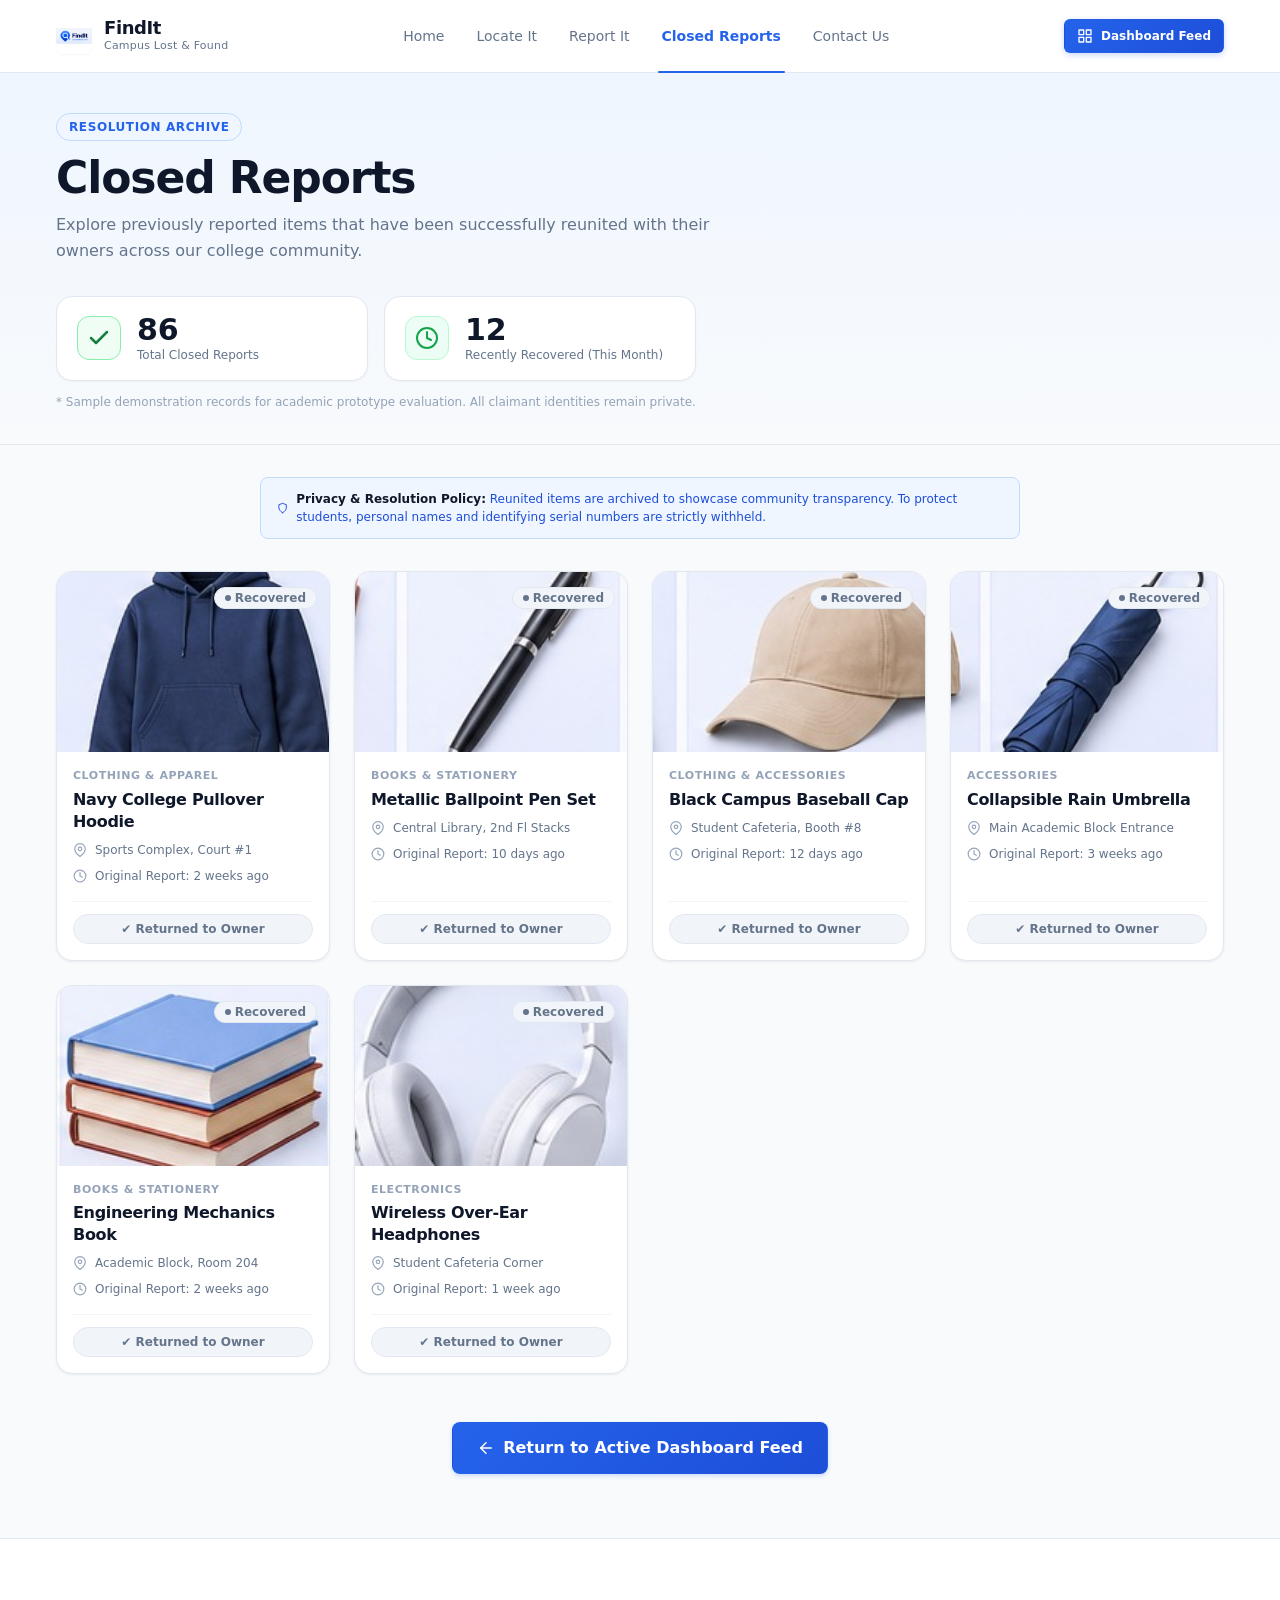
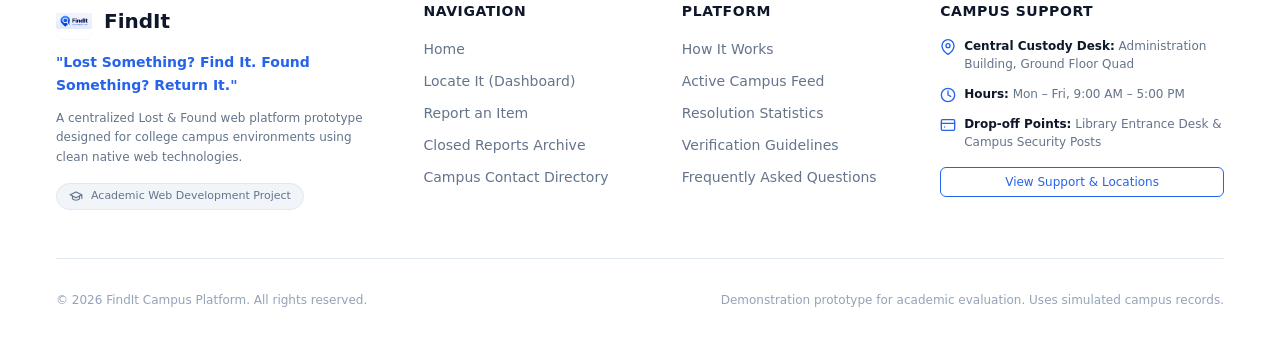
==== closed-reports.html @ 46aae525 "final commit" ====
<!DOCTYPE html>
<html lang="en">
<head>
  <meta charset="UTF-8">
  <meta name="viewport" content="width=device-width, initial-scale=1.0">
  <meta name="description" content="Closed Reports — FindIt. Browse historical lost and found records successfully resolved and returned on campus.">
  <title>Closed Reports – FindIt Campus Platform</title>

  <!-- Global Stylesheet -->
  <link rel="stylesheet" href="css/style.css">
  <!-- Shared Components Stylesheet (Navbar & Footer) -->
  <link rel="stylesheet" href="css/landing.css">
  <!-- Dashboard Card Styles -->
  <link rel="stylesheet" href="css/dashboard.css">
  <!-- Consolidated Responsive Stylesheet -->
  <link rel="stylesheet" href="css/responsive.css">
</head>
<body>

  <!-- ======================================================================
       1. Navigation Bar
       ====================================================================== -->
  <header class="navbar" role="banner">
    <div class="container navbar-container">
      <!-- FindIt Brand Logo -->
      <a href="index.html" class="nav-brand" aria-label="FindIt Campus Platform Home">
        <img src="assets/icons/findit-logo.png" alt="FindIt Logo" class="nav-brand-logo" width="36" height="36">
        <div class="nav-brand-text">
          <span class="nav-brand-name">FindIt</span>
          <span class="nav-brand-tagline">Campus Lost &amp; Found</span>
        </div>
      </a>

      <!-- Desktop Navigation Menu -->
      <nav class="nav-menu" role="navigation" aria-label="Main Navigation">
        <a href="index.html" class="nav-link">Home</a>
        <a href="dashboard.html" class="nav-link">Locate It</a>
        <a href="report.html" class="nav-link">Report It</a>
        <a href="closed-reports.html" class="nav-link active" aria-current="page">Closed Reports</a>
        <a href="contact.html" class="nav-link">Contact Us</a>
      </nav>

      <!-- Desktop Action CTA -->
      <div class="nav-actions">
        <a href="dashboard.html" class="btn btn-primary btn-sm nav-dashboard-btn">
          <svg width="16" height="16" viewBox="0 0 24 24" fill="none" stroke="currentColor" stroke-width="2" stroke-linecap="round" stroke-linejoin="round" aria-hidden="true">
            <rect x="3" y="3" width="7" height="7"></rect>
            <rect x="14" y="3" width="7" height="7"></rect>
            <rect x="14" y="14" width="7" height="7"></rect>
            <rect x="3" y="14" width="7" height="7"></rect>
          </svg>
          Dashboard Feed
        </a>
      </div>

      <!-- Mobile Hamburger Button -->
      <button class="mobile-nav-toggle" id="mobileNavToggle" aria-label="Toggle navigation menu" aria-expanded="false" aria-controls="mobileNavMenu">
        <span class="hamburger-line"></span>
        <span class="hamburger-line"></span>
        <span class="hamburger-line"></span>
      </button>
    </div>
  </header>

  <!-- Mobile Slide-in Drawer & Overlay -->
  <div class="mobile-nav-overlay" id="mobileNavOverlay" aria-hidden="true"></div>
  <aside class="mobile-nav-menu" id="mobileNavMenu" role="dialog" aria-label="Mobile Navigation Menu">
    <div class="mobile-nav-header">
      <div class="nav-brand">
        <img src="assets/icons/findit-logo.png" alt="FindIt Logo" class="nav-brand-logo" width="32" height="32">
        <div class="nav-brand-text">
          <span class="nav-brand-name">FindIt</span>
          <span class="nav-brand-tagline">Campus Platform</span>
        </div>
      </div>
    </div>
    <nav class="mobile-nav-links">
      <a href="index.html" class="mobile-nav-link">Home</a>
      <a href="dashboard.html" class="mobile-nav-link">Locate It (Dashboard)</a>
      <a href="report.html" class="mobile-nav-link">Report an Item</a>
      <a href="closed-reports.html" class="mobile-nav-link active" aria-current="page">Closed Reports</a>
      <a href="contact.html" class="mobile-nav-link">Contact Us</a>
    </nav>
    <div class="mobile-nav-actions">
      <a href="dashboard.html" class="btn btn-primary btn-block">
        Open Dashboard
      </a>
    </div>
  </aside>

  <main>
    <!-- ======================================================================
         2. Page Header & Summary Section
         ====================================================================== -->
    <section class="dashboard-header-section" aria-labelledby="closed-heading">
      <div class="container">
        
        <div class="dashboard-title-area">
          <span class="section-tag">Resolution Archive</span>
          <h1 id="closed-heading" class="dashboard-main-title">Closed Reports</h1>
          <p class="dashboard-subtitle">
            Explore previously reported items that have been successfully reunited with their owners across our college community.
          </p>
        </div>

        <!-- Summary Section (Demonstration Values) -->
        <div class="dashboard-kpi-grid" style="grid-template-columns: repeat(2, 1fr); max-width: 640px;">
          
          <!-- Total Closed Reports -->
          <div class="kpi-card">
            <div class="kpi-icon-wrap kpi-icon-recovered" aria-hidden="true">
              <svg width="24" height="24" viewBox="0 0 24 24" fill="none" stroke="currentColor" stroke-width="2.5" stroke-linecap="round" stroke-linejoin="round">
                <polyline points="20 6 9 17 4 12"></polyline>
              </svg>
            </div>
            <div class="kpi-content">
              <span class="kpi-value">86</span>
              <span class="kpi-label">Total Closed Reports</span>
            </div>
          </div>

          <!-- Recently Recovered -->
          <div class="kpi-card">
            <div class="kpi-icon-wrap kpi-icon-found" aria-hidden="true">
              <svg width="24" height="24" viewBox="0 0 24 24" fill="none" stroke="currentColor" stroke-width="2" stroke-linecap="round" stroke-linejoin="round">
                <circle cx="12" cy="12" r="10"></circle>
                <polyline points="12 6 12 12 16 14"></polyline>
              </svg>
            </div>
            <div class="kpi-content">
              <span class="kpi-value">12</span>
              <span class="kpi-label">Recently Recovered (This Month)</span>
            </div>
          </div>

        </div>

        <p class="kpi-note">
          * Sample demonstration records for academic prototype evaluation. All claimant identities remain private.
        </p>

      </div>
    </section>

    <!-- ======================================================================
         3. Recovered Sample Records Grid
         ====================================================================== -->
    <section class="dashboard-sections-wrap" style="padding-top: var(--space-8);" aria-label="Closed and Recovered Items List">
      <div class="container">
        
        <!-- Demonstration Disclaimer Banner -->
        <div class="demo-notice-banner" role="note" style="margin-bottom: var(--space-8);">
          <svg width="18" height="18" viewBox="0 0 24 24" fill="none" stroke="currentColor" stroke-width="2" stroke-linecap="round" stroke-linejoin="round" aria-hidden="true">
            <path d="M12 22s8-4 8-10V5l-8-3-8 3v7c0 6 8 10 8 10z"></path>
          </svg>
          <span><strong>Privacy &amp; Resolution Policy:</strong> Reunited items are archived to showcase community transparency. To protect students, personal names and identifying serial numbers are strictly withheld.</span>
        </div>

        <!-- Cards Grid -->
        <div class="dashboard-cards-grid">
          
          <!-- Card 1: Navy Pullover Hoodie -->
          <article class="dash-item-card" aria-label="Navy College Hoodie successfully recovered">
            <div class="dash-card-thumb-wrap">
              <img src="assets/images/items/hoodie.jpg" alt="Navy blue college pullover hoodie" class="dash-card-thumb" width="320" height="180" loading="lazy">
              <div class="dash-card-badge">
                <span class="badge badge-resolved">
                  <span class="badge-dot"></span> Recovered
                </span>
              </div>
            </div>
            <div class="dash-card-body">
              <span class="dash-card-category">Clothing &amp; Apparel</span>
              <h2 class="dash-card-title">Navy College Pullover Hoodie</h2>
              <div class="dash-card-meta">
                <div class="dash-meta-row">
                  <svg class="dash-meta-icon" viewBox="0 0 24 24" fill="none" stroke="currentColor" stroke-width="2" stroke-linecap="round" stroke-linejoin="round" aria-hidden="true">
                    <path d="M21 10c0 7-9 13-9 13s-9-6-9-13a9 9 0 0 1 18 0z"></path>
                    <circle cx="12" cy="10" r="3"></circle>
                  </svg>
                  <span>Sports Complex, Court #1</span>
                </div>
                <div class="dash-meta-row">
                  <svg class="dash-meta-icon" viewBox="0 0 24 24" fill="none" stroke="currentColor" stroke-width="2" stroke-linecap="round" stroke-linejoin="round" aria-hidden="true">
                    <circle cx="12" cy="12" r="10"></circle>
                    <polyline points="12 6 12 12 16 14"></polyline>
                  </svg>
                  <span>Original Report: 2 weeks ago</span>
                </div>
              </div>
              <div class="dash-card-footer">
                <span class="badge badge-resolved" style="width: 100%; justify-content: center; padding: var(--space-2);">
                  ✔ Returned to Owner
                </span>
              </div>
            </div>
          </article>

          <!-- Card 2: Ballpoint Pen Set -->
          <article class="dash-item-card" aria-label="Metallic Ballpoint Pen Set successfully recovered">
            <div class="dash-card-thumb-wrap">
              <img src="assets/images/items/pen.jpg" alt="Metallic silver ballpoint pen in protective sleeve" class="dash-card-thumb" width="320" height="180" loading="lazy">
              <div class="dash-card-badge">
                <span class="badge badge-resolved">
                  <span class="badge-dot"></span> Recovered
                </span>
              </div>
            </div>
            <div class="dash-card-body">
              <span class="dash-card-category">Books &amp; Stationery</span>
              <h2 class="dash-card-title">Metallic Ballpoint Pen Set</h2>
              <div class="dash-card-meta">
                <div class="dash-meta-row">
                  <svg class="dash-meta-icon" viewBox="0 0 24 24" fill="none" stroke="currentColor" stroke-width="2" stroke-linecap="round" stroke-linejoin="round" aria-hidden="true">
                    <path d="M21 10c0 7-9 13-9 13s-9-6-9-13a9 9 0 0 1 18 0z"></path>
                    <circle cx="12" cy="10" r="3"></circle>
                  </svg>
                  <span>Central Library, 2nd Fl Stacks</span>
                </div>
                <div class="dash-meta-row">
                  <svg class="dash-meta-icon" viewBox="0 0 24 24" fill="none" stroke="currentColor" stroke-width="2" stroke-linecap="round" stroke-linejoin="round" aria-hidden="true">
                    <circle cx="12" cy="12" r="10"></circle>
                    <polyline points="12 6 12 12 16 14"></polyline>
                  </svg>
                  <span>Original Report: 10 days ago</span>
                </div>
              </div>
              <div class="dash-card-footer">
                <span class="badge badge-resolved" style="width: 100%; justify-content: center; padding: var(--space-2);">
                  ✔ Returned to Owner
                </span>
              </div>
            </div>
          </article>

          <!-- Card 3: Campus Baseball Cap -->
          <article class="dash-item-card" aria-label="Campus Baseball Cap successfully recovered">
            <div class="dash-card-thumb-wrap">
              <img src="assets/images/items/cap.jpg" alt="Black canvas baseball cap with embroidered brim" class="dash-card-thumb" width="320" height="180" loading="lazy">
              <div class="dash-card-badge">
                <span class="badge badge-resolved">
                  <span class="badge-dot"></span> Recovered
                </span>
              </div>
            </div>
            <div class="dash-card-body">
              <span class="dash-card-category">Clothing &amp; Accessories</span>
              <h2 class="dash-card-title">Black Campus Baseball Cap</h2>
              <div class="dash-card-meta">
                <div class="dash-meta-row">
                  <svg class="dash-meta-icon" viewBox="0 0 24 24" fill="none" stroke="currentColor" stroke-width="2" stroke-linecap="round" stroke-linejoin="round" aria-hidden="true">
                    <path d="M21 10c0 7-9 13-9 13s-9-6-9-13a9 9 0 0 1 18 0z"></path>
                    <circle cx="12" cy="10" r="3"></circle>
                  </svg>
                  <span>Student Cafeteria, Booth #8</span>
                </div>
                <div class="dash-meta-row">
                  <svg class="dash-meta-icon" viewBox="0 0 24 24" fill="none" stroke="currentColor" stroke-width="2" stroke-linecap="round" stroke-linejoin="round" aria-hidden="true">
                    <circle cx="12" cy="12" r="10"></circle>
                    <polyline points="12 6 12 12 16 14"></polyline>
                  </svg>
                  <span>Original Report: 12 days ago</span>
                </div>
              </div>
              <div class="dash-card-footer">
                <span class="badge badge-resolved" style="width: 100%; justify-content: center; padding: var(--space-2);">
                  ✔ Returned to Owner
                </span>
              </div>
            </div>
          </article>

          <!-- Card 4: Compact Rain Umbrella -->
          <article class="dash-item-card" aria-label="Folding Umbrella successfully recovered">
            <div class="dash-card-thumb-wrap">
              <img src="assets/images/items/umbrella.jpg" alt="Collapsible dark navy rain umbrella" class="dash-card-thumb" width="320" height="180" loading="lazy">
              <div class="dash-card-badge">
                <span class="badge badge-resolved">
                  <span class="badge-dot"></span> Recovered
                </span>
              </div>
            </div>
            <div class="dash-card-body">
              <span class="dash-card-category">Accessories</span>
              <h2 class="dash-card-title">Collapsible Rain Umbrella</h2>
              <div class="dash-card-meta">
                <div class="dash-meta-row">
                  <svg class="dash-meta-icon" viewBox="0 0 24 24" fill="none" stroke="currentColor" stroke-width="2" stroke-linecap="round" stroke-linejoin="round" aria-hidden="true">
                    <path d="M21 10c0 7-9 13-9 13s-9-6-9-13a9 9 0 0 1 18 0z"></path>
                    <circle cx="12" cy="10" r="3"></circle>
                  </svg>
                  <span>Main Academic Block Entrance</span>
                </div>
                <div class="dash-meta-row">
                  <svg class="dash-meta-icon" viewBox="0 0 24 24" fill="none" stroke="currentColor" stroke-width="2" stroke-linecap="round" stroke-linejoin="round" aria-hidden="true">
                    <circle cx="12" cy="12" r="10"></circle>
                    <polyline points="12 6 12 12 16 14"></polyline>
                  </svg>
                  <span>Original Report: 3 weeks ago</span>
                </div>
              </div>
              <div class="dash-card-footer">
                <span class="badge badge-resolved" style="width: 100%; justify-content: center; padding: var(--space-2);">
                  ✔ Returned to Owner
                </span>
              </div>
            </div>
          </article>

          <!-- Card 5: Engineering Textbook -->
          <article class="dash-item-card" aria-label="Engineering Textbook successfully recovered">
            <div class="dash-card-thumb-wrap">
              <img src="assets/images/items/books.jpg" alt="Hardcover engineering mechanics textbook" class="dash-card-thumb" width="320" height="180" loading="lazy">
              <div class="dash-card-badge">
                <span class="badge badge-resolved">
                  <span class="badge-dot"></span> Recovered
                </span>
              </div>
            </div>
            <div class="dash-card-body">
              <span class="dash-card-category">Books &amp; Stationery</span>
              <h2 class="dash-card-title">Engineering Mechanics Book</h2>
              <div class="dash-card-meta">
                <div class="dash-meta-row">
                  <svg class="dash-meta-icon" viewBox="0 0 24 24" fill="none" stroke="currentColor" stroke-width="2" stroke-linecap="round" stroke-linejoin="round" aria-hidden="true">
                    <path d="M21 10c0 7-9 13-9 13s-9-6-9-13a9 9 0 0 1 18 0z"></path>
                    <circle cx="12" cy="10" r="3"></circle>
                  </svg>
                  <span>Academic Block, Room 204</span>
                </div>
                <div class="dash-meta-row">
                  <svg class="dash-meta-icon" viewBox="0 0 24 24" fill="none" stroke="currentColor" stroke-width="2" stroke-linecap="round" stroke-linejoin="round" aria-hidden="true">
                    <circle cx="12" cy="12" r="10"></circle>
                    <polyline points="12 6 12 12 16 14"></polyline>
                  </svg>
                  <span>Original Report: 2 weeks ago</span>
                </div>
              </div>
              <div class="dash-card-footer">
                <span class="badge badge-resolved" style="width: 100%; justify-content: center; padding: var(--space-2);">
                  ✔ Returned to Owner
                </span>
              </div>
            </div>
          </article>

          <!-- Card 6: Over-Ear Headphones -->
          <article class="dash-item-card" aria-label="Wireless Headphones successfully recovered">
            <div class="dash-card-thumb-wrap">
              <img src="assets/images/items/headphones.jpg" alt="Over-ear noise-canceling silver headphones" class="dash-card-thumb" width="320" height="180" loading="lazy">
              <div class="dash-card-badge">
                <span class="badge badge-resolved">
                  <span class="badge-dot"></span> Recovered
                </span>
              </div>
            </div>
            <div class="dash-card-body">
              <span class="dash-card-category">Electronics</span>
              <h2 class="dash-card-title">Wireless Over-Ear Headphones</h2>
              <div class="dash-card-meta">
                <div class="dash-meta-row">
                  <svg class="dash-meta-icon" viewBox="0 0 24 24" fill="none" stroke="currentColor" stroke-width="2" stroke-linecap="round" stroke-linejoin="round" aria-hidden="true">
                    <path d="M21 10c0 7-9 13-9 13s-9-6-9-13a9 9 0 0 1 18 0z"></path>
                    <circle cx="12" cy="10" r="3"></circle>
                  </svg>
                  <span>Student Cafeteria Corner</span>
                </div>
                <div class="dash-meta-row">
                  <svg class="dash-meta-icon" viewBox="0 0 24 24" fill="none" stroke="currentColor" stroke-width="2" stroke-linecap="round" stroke-linejoin="round" aria-hidden="true">
                    <circle cx="12" cy="12" r="10"></circle>
                    <polyline points="12 6 12 12 16 14"></polyline>
                  </svg>
                  <span>Original Report: 1 week ago</span>
                </div>
              </div>
              <div class="dash-card-footer">
                <span class="badge badge-resolved" style="width: 100%; justify-content: center; padding: var(--space-2);">
                  ✔ Returned to Owner
                </span>
              </div>
            </div>
          </article>

        </div>

        <!-- Action Link to Main Dashboard -->
        <div style="text-align: center; margin-top: var(--space-12);">
          <a href="dashboard.html" class="btn btn-primary btn-lg">
            <svg width="18" height="18" viewBox="0 0 24 24" fill="none" stroke="currentColor" stroke-width="2" stroke-linecap="round" stroke-linejoin="round" aria-hidden="true">
              <line x1="19" y1="12" x2="5" y2="12"></line>
              <polyline points="12 19 5 12 12 5"></polyline>
            </svg>
            Return to Active Dashboard Feed
          </a>
        </div>

      </div>
    </section>
  </main>

  <!-- ======================================================================
       Footer (Consistent Across Platform)
       ====================================================================== -->
  <footer class="site-footer" role="contentinfo">
    <div class="container">
      <div class="footer-grid">
        
        <!-- Column 1: Brand & Overview -->
        <div class="footer-brand-col">
          <a href="index.html" class="footer-brand-logo-wrap" aria-label="FindIt Home">
            <img src="assets/icons/findit-logo.png" alt="FindIt Logo" class="nav-brand-logo" width="32" height="32">
            <span class="footer-brand-title">FindIt</span>
          </a>
          <p class="footer-tagline">"Lost Something? Find It. Found Something? Return It."</p>
          <p class="footer-summary">
            A centralized Lost &amp; Found web platform prototype designed for college campus environments using clean native web technologies.
          </p>
          <div class="footer-academic-badge">
            <svg width="14" height="14" viewBox="0 0 24 24" fill="none" stroke="currentColor" stroke-width="2" stroke-linecap="round" stroke-linejoin="round" aria-hidden="true">
              <path d="M22 10v6M2 10l10-5 10 5-10 5z"></path>
              <path d="M6 12v5c3 3 9 3 12 0v-5"></path>
            </svg>
            <span>Academic Web Development Project</span>
          </div>
        </div>

        <!-- Column 2: Quick Links -->
        <div class="footer-links-col">
          <h3 class="footer-col-title">Navigation</h3>
          <ul class="footer-links-list">
            <li><a href="index.html" class="footer-link">Home</a></li>
            <li><a href="dashboard.html" class="footer-link">Locate It (Dashboard)</a></li>
            <li><a href="report.html" class="footer-link">Report an Item</a></li>
            <li><a href="closed-reports.html" class="footer-link">Closed Reports Archive</a></li>
            <li><a href="contact.html" class="footer-link">Campus Contact Directory</a></li>
          </ul>
        </div>

        <!-- Column 3: Platform Resources -->
        <div class="footer-links-col">
          <h3 class="footer-col-title">Platform</h3>
          <ul class="footer-links-list">
            <li><a href="index.html#how-it-works" class="footer-link">How It Works</a></li>
            <li><a href="dashboard.html" class="footer-link">Active Campus Feed</a></li>
            <li><a href="closed-reports.html" class="footer-link">Resolution Statistics</a></li>
            <li><a href="contact.html" class="footer-link">Verification Guidelines</a></li>
            <li><a href="contact.html" class="footer-link">Frequently Asked Questions</a></li>
          </ul>
        </div>

        <!-- Column 4: Campus Support & Drop-off Desks -->
        <div class="footer-links-col">
          <h3 class="footer-col-title">Campus Support</h3>
          <div class="footer-support-info">
            <div class="footer-support-row">
              <svg class="footer-support-icon" viewBox="0 0 24 24" fill="none" stroke="currentColor" stroke-width="2" stroke-linecap="round" stroke-linejoin="round" aria-hidden="true">
                <path d="M21 10c0 7-9 13-9 13s-9-6-9-13a9 9 0 0 1 18 0z"></path>
                <circle cx="12" cy="10" r="3"></circle>
              </svg>
              <span><strong>Central Custody Desk:</strong> Administration Building, Ground Floor Quad</span>
            </div>
            <div class="footer-support-row">
              <svg class="footer-support-icon" viewBox="0 0 24 24" fill="none" stroke="currentColor" stroke-width="2" stroke-linecap="round" stroke-linejoin="round" aria-hidden="true">
                <circle cx="12" cy="12" r="10"></circle>
                <polyline points="12 6 12 12 16 14"></polyline>
              </svg>
              <span><strong>Hours:</strong> Mon – Fri, 9:00 AM – 5:00 PM</span>
            </div>
            <div class="footer-support-row">
              <svg class="footer-support-icon" viewBox="0 0 24 24" fill="none" stroke="currentColor" stroke-width="2" stroke-linecap="round" stroke-linejoin="round" aria-hidden="true">
                <rect x="2" y="4" width="20" height="16" rx="2"></rect>
                <path d="M7 15h0M2 9.5h20"></path>
              </svg>
              <span><strong>Drop-off Points:</strong> Library Entrance Desk &amp; Campus Security Posts</span>
            </div>
          </div>
          <a href="contact.html" class="btn btn-outline btn-sm" style="width: 100%;">
            View Support &amp; Locations
          </a>
        </div>

      </div>

      <!-- Footer Bottom Bar -->
      <div class="footer-bottom">
        <div>
          &copy; 2026 FindIt Campus Platform. All rights reserved.
        </div>
        <div>
          <span>Demonstration prototype for academic evaluation. Uses simulated campus records.</span>
        </div>
      </div>
    </div>
  </footer>

  <!-- Scripts -->
  <script src="js/main.js"></script>
</body>
</html>
---- css/style.css ----
/* ==========================================================================
   FindIt — Lost & Found Campus Platform
   Global Stylesheet & Design System
   Fixed Professional Light Theme
   ========================================================================== */

/* --------------------------------------------------------------------------
   1. CSS Custom Properties (Design System Tokens)
   -------------------------------------------------------------------------- */
:root {
  /* --- Brand & Primary Colors --- */
  --primary: #2563EB;
  --primary-dark: #1D4ED8;
  --primary-light: #EFF6FF;
  --primary-subtle: rgba(37, 99, 235, 0.08);
  --primary-border: #BFDBFE;

  /* --- Canvas & Surface Colors (Fixed Light Palette) --- */
  --background: #F8FAFC;
  --surface: #FFFFFF;
  --surface-soft: #F1F5F9;
  --surface-alt: #E2E8F0;

  /* --- Typography Colors --- */
  --navy: #0F172A;
  --navy-light: #1E293B;
  --text-primary: #1E293B;
  --text-secondary: #64748B;
  --text-muted: #94A3B8;

  /* --- Borders & Dividers --- */
  --border: #E2E8F0;
  --border-light: #F1F5F9;
  --border-focus: #93C5FD;

  /* --- Semantic & Status Colors --- */
  --success: #16A34A;
  --success-dark: #15803D;
  --success-light: #F0FDF4;
  --success-border: #BBF7D0;

  --danger: #DC2626;
  --danger-dark: #B91C1C;
  --danger-light: #FEF2F2;
  --danger-border: #FECACA;

  --warning: #F59E0B;
  --warning-dark: #D97706;
  --warning-light: #FFFBEB;
  --warning-border: #FDE68A;

  --info: #0284C7;
  --info-light: #F0F9FF;
  --info-border: #BAE6FD;

  /* --- Typography System --- */
  --font-sans: 'Inter', system-ui, -apple-system, BlinkMacSystemFont, 'Segoe UI', Roboto, Oxygen, Ubuntu, Cantarell, 'Open Sans', 'Helvetica Neue', sans-serif;
  --font-mono: ui-monospace, SFMono-Regular, Menlo, Monaco, Consolas, "Liberation Mono", "Courier New", monospace;

  --text-xs: 0.75rem;    /* 12px */
  --text-sm: 0.875rem;   /* 14px */
  --text-base: 1rem;     /* 16px */
  --text-md: 1.125rem;   /* 18px */
  --text-lg: 1.25rem;    /* 20px */
  --text-xl: 1.5rem;     /* 24px */
  --text-2xl: 1.875rem;  /* 30px */
  --text-3xl: 2.25rem;   /* 36px */
  --text-4xl: 3rem;      /* 48px */

  --weight-regular: 400;
  --weight-medium: 500;
  --weight-semibold: 600;
  --weight-bold: 700;
  --weight-extrabold: 800;

  --leading-none: 1;
  --leading-tight: 1.25;
  --leading-snug: 1.375;
  --leading-normal: 1.5;
  --leading-relaxed: 1.625;

  /* --- 8-Point Consistent Spacing System --- */
  --space-0-5: 0.125rem; /* 2px */
  --space-1: 0.25rem;   /* 4px */
  --space-2: 0.5rem;    /* 8px - Standard Base Unit */
  --space-3: 0.75rem;   /* 12px */
  --space-4: 1rem;      /* 16px */
  --space-5: 1.25rem;   /* 20px */
  --space-6: 1.5rem;    /* 24px */
  --space-8: 2rem;      /* 32px */
  --space-10: 2.5rem;   /* 40px */
  --space-12: 3rem;     /* 48px */
  --space-16: 4rem;     /* 64px */
  --space-20: 5rem;     /* 80px */
  --space-24: 6rem;     /* 96px */

  /* --- Border Radii --- */
  --radius-xs: 4px;
  --radius-sm: 6px;
  --radius-md: 8px;
  --radius-lg: 12px;
  --radius-xl: 16px;
  --radius-2xl: 20px;
  --radius-full: 9999px;

  /* --- Soft Shadows & Tactile Elevation --- */
  --shadow-xs: 0 1px 2px 0 rgba(15, 23, 42, 0.04);
  --shadow-sm: 0 1px 3px 0 rgba(15, 23, 42, 0.06), 0 1px 2px -1px rgba(15, 23, 42, 0.04);
  --shadow-md: 0 4px 6px -1px rgba(15, 23, 42, 0.07), 0 2px 4px -2px rgba(15, 23, 42, 0.04);
  --shadow-lg: 0 10px 15px -3px rgba(15, 23, 42, 0.07), 0 4px 6px -4px rgba(15, 23, 42, 0.03);
  --shadow-xl: 0 20px 25px -5px rgba(15, 23, 42, 0.06), 0 8px 10px -6px rgba(15, 23, 42, 0.02);
  --shadow-glass: 0 8px 32px 0 rgba(15, 23, 42, 0.06);
  --shadow-soft: 4px 4px 12px rgba(15, 23, 42, 0.04), -2px -2px 8px rgba(255, 255, 255, 0.9);
  --shadow-inset-soft: inset 0 2px 4px 0 rgba(15, 23, 42, 0.04);

  /* --- Smooth Timing Transitions --- */
  --transition-fast: 150ms cubic-bezier(0.4, 0, 0.2, 1);
  --transition-normal: 200ms cubic-bezier(0.4, 0, 0.2, 1);
  --transition-slow: 300ms cubic-bezier(0.4, 0, 0.2, 1);

  /* --- Z-Index Hierarchy --- */
  --z-base: 1;
  --z-card-hover: 10;
  --z-dropdown: 1000;
  --z-sticky: 1020;
  --z-header: 1030;
  --z-modal-backdrop: 1040;
  --z-modal: 1050;
  --z-toast: 1080;
}

/* --------------------------------------------------------------------------
   2. Modern CSS Reset & Baseline
   -------------------------------------------------------------------------- */
*,
*::before,
*::after {
  box-sizing: border-box;
  margin: 0;
  padding: 0;
}

html {
  font-size: 16px;
  scroll-behavior: smooth;
  -webkit-text-size-adjust: 100%;
  overflow-x: hidden;
}

body {
  min-height: 100vh;
  background-color: var(--background);
  color: var(--text-primary);
  font-family: var(--font-sans);
  font-size: var(--text-base);
  line-height: var(--leading-normal);
  -webkit-font-smoothing: antialiased;
  -moz-osx-font-smoothing: grayscale;
  overflow-x: hidden;
}

img,
picture,
video,
canvas,
svg {
  display: block;
  max-width: 100%;
}

input,
button,
textarea,
select {
  font: inherit;
  color: inherit;
}

button {
  background: none;
  border: none;
  cursor: pointer;
}

a {
  color: var(--primary);
  text-decoration: none;
  transition: color var(--transition-fast);
}

a:hover {
  color: var(--primary-dark);
}

ul,
ol {
  list-style: none;
}

/* Selection Style */
::selection {
  background-color: var(--primary-light);
  color: var(--primary-dark);
}

/* Focus Visibility Standard */
:focus-visible {
  outline: 2px solid var(--primary);
  outline-offset: 2px;
}

/* --------------------------------------------------------------------------
   3. Global Typography
   -------------------------------------------------------------------------- */
h1,
h2,
h3,
h4,
h5,
h6 {
  color: var(--navy);
  font-weight: var(--weight-bold);
  line-height: var(--leading-tight);
  letter-spacing: -0.02em;
}

h1 {
  font-size: clamp(2rem, 4vw + 1rem, var(--text-4xl));
  font-weight: var(--weight-extrabold);
}

h2 {
  font-size: clamp(1.5rem, 2.5vw + 1rem, var(--text-3xl));
}

h3 {
  font-size: clamp(1.25rem, 1.5vw + 1rem, var(--text-2xl));
}

h4 {
  font-size: var(--text-xl);
}

h5 {
  font-size: var(--text-lg);
  font-weight: var(--weight-semibold);
}

h6 {
  font-size: var(--text-base);
  font-weight: var(--weight-semibold);
}

p {
  color: var(--text-secondary);
  line-height: var(--leading-relaxed);
  margin-bottom: var(--space-3);
}

p:last-child {
  margin-bottom: 0;
}

small {
  font-size: var(--text-sm);
  color: var(--text-muted);
}

strong,
b {
  font-weight: var(--weight-semibold);
  color: var(--navy);
}

/* --------------------------------------------------------------------------
   4. Reusable Layout Containers & Helpers
   -------------------------------------------------------------------------- */
.container {
  width: 100%;
  max-width: 1200px;
  margin-left: auto;
  margin-right: auto;
  padding-left: var(--space-4);
  padding-right: var(--space-4);
}

.container-sm {
  width: 100%;
  max-width: 768px;
  margin-left: auto;
  margin-right: auto;
  padding-left: var(--space-4);
  padding-right: var(--space-4);
}

.container-lg {
  width: 100%;
  max-width: 1360px;
  margin-left: auto;
  margin-right: auto;
  padding-left: var(--space-4);
  padding-right: var(--space-4);
}

.container-fluid {
  width: 100%;
  padding-left: var(--space-6);
  padding-right: var(--space-6);
}

/* Flexbox Layout Helpers */
.flex {
  display: flex;
}

.flex-col {
  display: flex;
  flex-direction: column;
}

.flex-wrap {
  flex-wrap: wrap;
}

.items-center {
  align-items: center;
}

.items-start {
  align-items: flex-start;
}

.items-end {
  align-items: flex-end;
}

.justify-center {
  justify-content: center;
}

.justify-between {
  justify-content: space-between;
}

.justify-end {
  justify-content: flex-end;
}

.flex-1 {
  flex: 1 1 0%;
}

/* CSS Grid Helpers */
.grid {
  display: grid;
}

.grid-cols-1 {
  grid-template-columns: repeat(1, minmax(0, 1fr));
}

.grid-cols-2 {
  grid-template-columns: repeat(2, minmax(0, 1fr));
}

.grid-cols-3 {
  grid-template-columns: repeat(3, minmax(0, 1fr));
}

.grid-cols-4 {
  grid-template-columns: repeat(4, minmax(0, 1fr));
}

.grid-auto-fit {
  grid-template-columns: repeat(auto-fit, minmax(280px, 1fr));
}

/* Spacing Gap Helpers (8px scale) */
.gap-1 { gap: var(--space-1); }
.gap-2 { gap: var(--space-2); }
.gap-3 { gap: var(--space-3); }
.gap-4 { gap: var(--space-4); }
.gap-6 { gap: var(--space-6); }
.gap-8 { gap: var(--space-8); }

/* --------------------------------------------------------------------------
   5. Reusable Section Headings
   -------------------------------------------------------------------------- */
.section-header {
  margin-bottom: var(--space-8);
}

.section-header-center {
  text-align: center;
  max-width: 640px;
  margin-left: auto;
  margin-right: auto;
  margin-bottom: var(--space-10);
}

.section-tag {
  display: inline-flex;
  align-items: center;
  gap: var(--space-2);
  padding: var(--space-1) var(--space-3);
  font-size: var(--text-xs);
  font-weight: var(--weight-semibold);
  text-transform: uppercase;
  letter-spacing: 0.05em;
  color: var(--primary);
  background-color: var(--primary-light);
  border: 1px solid var(--primary-border);
  border-radius: var(--radius-full);
  margin-bottom: var(--space-3);
}

.section-title {
  margin-bottom: var(--space-2);
}

.section-subtitle {
  font-size: var(--text-md);
  color: var(--text-secondary);
}

/* --------------------------------------------------------------------------
   6. Reusable Buttons
   -------------------------------------------------------------------------- */
.btn {
  display: inline-flex;
  align-items: center;
  justify-content: center;
  gap: var(--space-2);
  font-size: var(--text-sm);
  font-weight: var(--weight-medium);
  line-height: var(--leading-none);
  padding: var(--space-3) var(--space-5);
  border-radius: var(--radius-md);
  border: 1px solid transparent;
  transition: all var(--transition-fast);
  white-space: nowrap;
  user-select: none;
}

.btn:active {
  transform: translateY(1px);
}

.btn:disabled {
  opacity: 0.6;
  cursor: not-allowed;
  pointer-events: none;
}

/* Primary Button (Vibrant Blue) */
.btn-primary {
  background: linear-gradient(135deg, var(--primary) 0%, var(--primary-dark) 100%);
  color: var(--surface);
  box-shadow: 0 2px 4px rgba(37, 99, 235, 0.2);
}

.btn-primary:hover {
  background: linear-gradient(135deg, var(--primary-dark) 0%, #173db0 100%);
  color: var(--surface);
  box-shadow: 0 4px 10px rgba(37, 99, 235, 0.3);
}

/* Secondary Button (Neutral Surface with Border) */
.btn-secondary {
  background-color: var(--surface);
  color: var(--navy);
  border-color: var(--border);
  box-shadow: var(--shadow-xs);
}

.btn-secondary:hover {
  background-color: var(--surface-soft);
  border-color: var(--border-focus);
  color: var(--navy);
}

/* Outline Button */
.btn-outline {
  background-color: transparent;
  color: var(--primary);
  border-color: var(--primary);
}

.btn-outline:hover {
  background-color: var(--primary-light);
  color: var(--primary-dark);
}

/* Ghost Button */
.btn-ghost {
  background-color: transparent;
  color: var(--text-secondary);
}

.btn-ghost:hover {
  background-color: var(--surface-soft);
  color: var(--navy);
}

/* Danger Button (Lost / Delete actions) */
.btn-danger {
  background: linear-gradient(135deg, var(--danger) 0%, var(--danger-dark) 100%);
  color: var(--surface);
  box-shadow: 0 2px 4px rgba(220, 38, 38, 0.2);
}

.btn-danger:hover {
  background: linear-gradient(135deg, var(--danger-dark) 0%, #991b1b 100%);
  color: var(--surface);
  box-shadow: 0 4px 10px rgba(220, 38, 38, 0.3);
}

/* Success Button (Found / Resolve actions) */
.btn-success {
  background: linear-gradient(135deg, var(--success) 0%, var(--success-dark) 100%);
  color: var(--surface);
  box-shadow: 0 2px 4px rgba(22, 163, 74, 0.2);
}

.btn-success:hover {
  background: linear-gradient(135deg, var(--success-dark) 0%, #166534 100%);
  color: var(--surface);
  box-shadow: 0 4px 10px rgba(22, 163, 74, 0.3);
}

/* Button Sizes */
.btn-sm {
  padding: var(--space-2) var(--space-3);
  font-size: var(--text-xs);
  border-radius: var(--radius-sm);
}

.btn-lg {
  padding: var(--space-4) var(--space-6);
  font-size: var(--text-base);
  font-weight: var(--weight-semibold);
  border-radius: var(--radius-md);
}

.btn-block {
  width: 100%;
}

.btn-icon {
  width: 36px;
  height: 36px;
  padding: 0;
  border-radius: var(--radius-md);
}

/* --------------------------------------------------------------------------
   7. Reusable Cards & Surfaces
   -------------------------------------------------------------------------- */
.card {
  background-color: var(--surface);
  border: 1px solid var(--border);
  border-radius: var(--radius-xl);
  box-shadow: var(--shadow-sm);
  transition: box-shadow var(--transition-normal), border-color var(--transition-normal), transform var(--transition-normal);
  overflow: hidden;
}

/* Interactive Card with Smooth Lift */
.card-interactive {
  cursor: pointer;
}

.card-interactive:hover {
  border-color: var(--border-focus);
  box-shadow: var(--shadow-lg);
  transform: translateY(-2px);
}

/* Restrained Glassmorphism Card */
.card-glass {
  background: rgba(255, 255, 255, 0.85);
  backdrop-filter: blur(12px);
  -webkit-backdrop-filter: blur(12px);
  border: 1px solid rgba(255, 255, 255, 0.8);
  box-shadow: var(--shadow-glass);
}

/* Subtle Neumorphic Card (Gentle Tactile Elevation) */
.card-soft {
  background-color: var(--surface);
  border: 1px solid rgba(226, 232, 240, 0.7);
  box-shadow: var(--shadow-soft);
}

.card-header {
  padding: var(--space-5) var(--space-6);
  border-bottom: 1px solid var(--border-light);
  display: flex;
  align-items: center;
  justify-content: space-between;
}

.card-body {
  padding: var(--space-6);
}

.card-footer {
  padding: var(--space-4) var(--space-6);
  background-color: var(--surface-soft);
  border-top: 1px solid var(--border-light);
  display: flex;
  align-items: center;
  justify-content: space-between;
}

/* --------------------------------------------------------------------------
   8. Form Inputs & Controls
   -------------------------------------------------------------------------- */
.form-group {
  margin-bottom: var(--space-5);
}

.form-group:last-child {
  margin-bottom: 0;
}

.form-label {
  display: block;
  font-size: var(--text-sm);
  font-weight: var(--weight-medium);
  color: var(--navy);
  margin-bottom: var(--space-2);
}

.form-label-required::after {
  content: ' *';
  color: var(--danger);
}

.form-control {
  width: 100%;
  padding: var(--space-3) var(--space-4);
  font-size: var(--text-sm);
  color: var(--navy);
  background-color: var(--surface);
  border: 1px solid var(--border);
  border-radius: var(--radius-md);
  box-shadow: var(--shadow-xs);
  transition: border-color var(--transition-fast), box-shadow var(--transition-fast);
}

.form-control::placeholder {
  color: var(--text-muted);
}

.form-control:focus {
  outline: none;
  border-color: var(--primary);
  box-shadow: 0 0 0 3px rgba(37, 99, 235, 0.15);
}

.form-control:disabled {
  background-color: var(--surface-soft);
  color: var(--text-muted);
  cursor: not-allowed;
}

.form-control.is-invalid {
  border-color: var(--danger);
}

.form-control.is-invalid:focus {
  box-shadow: 0 0 0 3px rgba(220, 38, 38, 0.15);
}

/* Select Dropdown */
.form-select {
  appearance: none;
  background-image: url("data:image/svg+xml,%3Csvg xmlns='http://www.w3.org/2000/svg' fill='none' viewBox='0 0 24 24' stroke='%2364748B'%3E%3Cpath stroke-linecap='round' stroke-linejoin='round' stroke-width='2' d='M19 9l-7 7-7-7'%3E%3C/path%3E%3C/svg%3E");
  background-repeat: no-repeat;
  background-position: right var(--space-4) center;
  background-size: 16px 16px;
  padding-right: var(--space-10);
  cursor: pointer;
}

/* Textarea */
.form-textarea {
  min-height: 110px;
  resize: vertical;
}

/* Helper & Error Messages */
.form-hint {
  display: block;
  font-size: var(--text-xs);
  color: var(--text-secondary);
  margin-top: var(--space-1);
}

.form-error {
  display: block;
  font-size: var(--text-xs);
  color: var(--danger);
  margin-top: var(--space-1);
}

/* Checkbox & Radio Alignment */
.form-check {
  display: flex;
  align-items: center;
  gap: var(--space-2);
  margin-bottom: var(--space-2);
  cursor: pointer;
}

.form-check-input {
  width: 18px;
  height: 18px;
  accent-color: var(--primary);
  cursor: pointer;
}

.form-check-label {
  font-size: var(--text-sm);
  color: var(--text-primary);
  user-select: none;
}

/* --------------------------------------------------------------------------
   9. Status Badges & Category Tags
   -------------------------------------------------------------------------- */
.badge {
  display: inline-flex;
  align-items: center;
  gap: var(--space-1);
  padding: 0.25rem 0.625rem;
  font-size: var(--text-xs);
  font-weight: var(--weight-semibold);
  line-height: var(--leading-none);
  border-radius: var(--radius-full);
  border: 1px solid transparent;
  white-space: nowrap;
}

.badge-dot {
  width: 6px;
  height: 6px;
  border-radius: var(--radius-full);
  display: inline-block;
}

/* Lost Status Badge (Burnt Amber / Red) */
.badge-lost {
  background-color: var(--danger-light);
  color: var(--danger-dark);
  border-color: var(--danger-border);
}

.badge-lost .badge-dot {
  background-color: var(--danger);
}

/* Found Status Badge (Teal / Emerald) */
.badge-found {
  background-color: var(--success-light);
  color: var(--success-dark);
  border-color: var(--success-border);
}

.badge-found .badge-dot {
  background-color: var(--success);
}

/* Pending Claim Status Badge (Warning Amber) */
.badge-pending {
  background-color: var(--warning-light);
  color: var(--warning-dark);
  border-color: var(--warning-border);
}

.badge-pending .badge-dot {
  background-color: var(--warning);
}

/* Resolved / Closed Status Badge (Slate Neutral) */
.badge-resolved {
  background-color: var(--surface-soft);
  color: var(--text-secondary);
  border-color: var(--border);
}

.badge-resolved .badge-dot {
  background-color: var(--text-secondary);
}

/* Primary Badge */
.badge-primary {
  background-color: var(--primary-light);
  color: var(--primary-dark);
  border-color: var(--primary-border);
}

/* Category Filter Tags */
.category-tag {
  display: inline-flex;
  align-items: center;
  gap: var(--space-1);
  padding: var(--space-1) var(--space-3);
  font-size: var(--text-xs);
  font-weight: var(--weight-medium);
  background-color: var(--surface-soft);
  color: var(--text-secondary);
  border: 1px solid var(--border);
  border-radius: var(--radius-md);
  transition: all var(--transition-fast);
  cursor: pointer;
}

.category-tag:hover,
.category-tag.active {
  background-color: var(--primary-light);
  color: var(--primary-dark);
  border-color: var(--primary-border);
}

/* --------------------------------------------------------------------------
   10. Visual Details, Subtle Gradients & Background Patterns
   -------------------------------------------------------------------------- */
/* Subtle Blue Gradient Header/Hero Background */
.bg-gradient-subtle {
  background: linear-gradient(180deg, #EFF6FF 0%, #F8FAFC 100%);
}

.bg-gradient-hero {
  background: linear-gradient(135deg, #0F172A 0%, #1E293B 55%, #1E3A8A 100%);
  color: var(--surface);
}

/* Very subtle geometric dot/grid pattern */
.bg-grid-pattern {
  background-color: var(--background);
  background-image: radial-gradient(rgba(15, 23, 42, 0.05) 1px, transparent 1px);
  background-size: 24px 24px;
}

/* Glassmorphism Header Bar / Floating Panel */
.glass-panel {
  background: rgba(255, 255, 255, 0.88);
  backdrop-filter: blur(12px);
  -webkit-backdrop-filter: blur(12px);
  border: 1px solid rgba(226, 232, 240, 0.8);
}

/* Subtle Horizontal Divider */
.divider {
  height: 1px;
  background-color: var(--border);
  margin-top: var(--space-6);
  margin-bottom: var(--space-6);
  border: none;
}
---- css/landing.css ----
/* ==========================================================================
   FindIt — Lost & Found Campus Platform
   Landing Page Stylesheet (Navbar, Hero, How It Works, Feed, Benefits, CTA, Footer)
   ========================================================================== */

/* --------------------------------------------------------------------------
   1. Navigation Bar (Sticky, Clean White Surface, Subtle Glassmorphism)
   -------------------------------------------------------------------------- */
.navbar {
  position: sticky;
  top: 0;
  left: 0;
  width: 100%;
  z-index: var(--z-header);
  background-color: rgba(255, 255, 255, 0.94);
  backdrop-filter: blur(12px);
  -webkit-backdrop-filter: blur(12px);
  border-bottom: 1px solid var(--border);
  transition: box-shadow var(--transition-normal), background-color var(--transition-normal);
}

.navbar.navbar-scrolled {
  box-shadow: 0 4px 20px rgba(15, 23, 42, 0.08);
  background-color: rgba(255, 255, 255, 0.98);
}

.navbar-container {
  display: flex;
  align-items: center;
  justify-content: space-between;
  height: 72px;
}

/* Brand Identity */
.nav-brand {
  display: flex;
  align-items: center;
  gap: var(--space-3);
  text-decoration: none;
  color: var(--navy);
  font-weight: var(--weight-bold);
  font-size: var(--text-lg);
  letter-spacing: -0.02em;
}

.nav-brand-logo {
  width: 36px;
  height: 36px;
  border-radius: var(--radius-md);
  object-fit: contain;
  box-shadow: var(--shadow-xs);
}

.nav-brand-text {
  display: flex;
  flex-direction: column;
}

.nav-brand-name {
  font-size: 1.125rem;
  font-weight: var(--weight-bold);
  color: var(--navy);
  line-height: 1.1;
}

.nav-brand-tagline {
  font-size: 0.6875rem;
  font-weight: var(--weight-medium);
  color: var(--text-secondary);
  letter-spacing: 0.02em;
}

/* Desktop Navigation Links */
.nav-menu {
  display: flex;
  align-items: center;
  gap: var(--space-6);
}

.nav-link {
  font-size: var(--text-sm);
  font-weight: var(--weight-medium);
  color: var(--text-secondary);
  padding: var(--space-2) var(--space-1);
  position: relative;
  transition: color var(--transition-fast);
}

.nav-link:hover {
  color: var(--primary);
}

.nav-link.active {
  color: var(--primary);
  font-weight: var(--weight-semibold);
}

.nav-link.active::after {
  content: '';
  position: absolute;
  bottom: -18px;
  left: 0;
  width: 100%;
  height: 2px;
  background-color: var(--primary);
  border-radius: var(--radius-full);
}

/* Desktop Action CTA */
.nav-actions {
  display: flex;
  align-items: center;
  gap: var(--space-3);
}

.nav-dashboard-btn {
  font-weight: var(--weight-semibold);
  box-shadow: 0 2px 6px rgba(37, 99, 235, 0.25);
}

.nav-dashboard-btn:hover {
  box-shadow: 0 4px 12px rgba(37, 99, 235, 0.35);
}

/* Hamburger Toggle Button (Hidden on Desktop) */
.mobile-nav-toggle {
  display: none;
  flex-direction: column;
  justify-content: center;
  align-items: center;
  gap: 5px;
  width: 40px;
  height: 40px;
  border-radius: var(--radius-md);
  border: 1px solid var(--border);
  background-color: var(--surface);
  color: var(--navy);
  cursor: pointer;
  transition: background-color var(--transition-fast);
}

.mobile-nav-toggle:hover {
  background-color: var(--surface-soft);
}

.mobile-nav-toggle .hamburger-line {
  width: 20px;
  height: 2px;
  background-color: var(--navy);
  border-radius: 2px;
  transition: transform var(--transition-fast), opacity var(--transition-fast);
}

/* Mobile Nav Drawer Overlay & Panel */
.mobile-nav-overlay {
  display: none;
  position: fixed;
  inset: 0;
  background-color: rgba(15, 23, 42, 0.4);
  backdrop-filter: blur(4px);
  z-index: var(--z-modal-backdrop);
}

.mobile-nav-menu {
  display: none;
}

/* --------------------------------------------------------------------------
   2. Hero Section
   -------------------------------------------------------------------------- */
.hero-section {
  position: relative;
  overflow: hidden;
  background-color: var(--background);
  padding-top: var(--space-12);
  padding-bottom: var(--space-12);
  border-bottom: 1px solid var(--border);
}

/* Decorative Background Accents */
.hero-bg-accent {
  position: absolute;
  top: -120px;
  right: -100px;
  width: 550px;
  height: 550px;
  background: radial-gradient(circle, rgba(37, 99, 235, 0.08) 0%, rgba(239, 246, 255, 0) 70%);
  border-radius: 50%;
  pointer-events: none;
  z-index: 0;
}

.hero-bg-grid {
  position: absolute;
  inset: 0;
  background-image: radial-gradient(rgba(15, 23, 42, 0.04) 1px, transparent 1px);
  background-size: 28px 28px;
  pointer-events: none;
  z-index: 0;
}

.hero-container {
  position: relative;
  z-index: 1;
}

.hero-grid {
  display: grid;
  grid-template-columns: 1.15fr 0.85fr;
  align-items: center;
  gap: var(--space-12);
}

/* Hero Content Area */
.hero-content {
  display: flex;
  flex-direction: column;
}

.hero-tag {
  display: inline-flex;
  align-items: center;
  gap: var(--space-2);
  padding: 0.35rem 0.875rem;
  background-color: var(--primary-light);
  border: 1px solid var(--primary-border);
  border-radius: var(--radius-full);
  color: var(--primary);
  font-size: var(--text-xs);
  font-weight: var(--weight-semibold);
  letter-spacing: 0.04em;
  text-transform: uppercase;
  margin-bottom: var(--space-4);
  width: fit-content;
}

.hero-tag-pulse {
  width: 7px;
  height: 7px;
  border-radius: 50%;
  background-color: var(--primary);
}

.hero-title {
  font-size: clamp(2.25rem, 3.8vw + 1rem, 3.75rem);
  font-weight: var(--weight-extrabold);
  line-height: 1.15;
  letter-spacing: -0.03em;
  color: var(--navy);
  margin-bottom: var(--space-4);
}

.hero-title-accent {
  background: linear-gradient(135deg, var(--primary) 0%, #1d4ed8 100%);
  -webkit-background-clip: text;
  -webkit-text-fill-color: transparent;
}

.hero-description {
  font-size: var(--text-lg);
  color: var(--text-secondary);
  line-height: var(--leading-relaxed);
  margin-bottom: var(--space-6);
  max-width: 580px;
}

/* Action Button Row */
.hero-actions {
  display: flex;
  align-items: center;
  gap: var(--space-4);
  margin-bottom: var(--space-6);
  flex-wrap: wrap;
}

.hero-btn-primary {
  padding: var(--space-4) var(--space-6);
  font-size: var(--text-base);
  font-weight: var(--weight-semibold);
}

.hero-btn-secondary {
  padding: var(--space-4) var(--space-6);
  font-size: var(--text-base);
  font-weight: var(--weight-medium);
}

/* Trust Line */
.hero-trust {
  display: flex;
  align-items: center;
  gap: var(--space-2);
  color: var(--text-secondary);
  font-size: var(--text-sm);
}

.hero-trust-icon {
  width: 18px;
  height: 18px;
  color: var(--success);
  flex-shrink: 0;
}

/* --------------------------------------------------------------------------
   3. Hero Visual Composition (Overlapping Cards, Restrained Glassmorphism)
   -------------------------------------------------------------------------- */
.hero-visual-wrapper {
  position: relative;
  display: flex;
  justify-content: center;
  align-items: center;
  min-height: 480px;
}

/* Subtle decorative shape behind composition */
.hero-visual-backdrop {
  position: absolute;
  width: 420px;
  height: 420px;
  background: linear-gradient(135deg, #EFF6FF 0%, #DBEAFE 100%);
  border-radius: 40% 60% 70% 30% / 40% 50% 60% 50%;
  filter: blur(2px);
  z-index: 1;
}

/* Main Focus Card (Backpack / Central Item Showcase) */
.visual-card-main {
  position: relative;
  z-index: 3;
  width: 320px;
  background-color: var(--surface);
  border: 1px solid var(--border);
  border-radius: var(--radius-xl);
  box-shadow: 0 16px 36px rgba(15, 23, 42, 0.1), 0 2px 6px rgba(15, 23, 42, 0.05);
  overflow: hidden;
  transition: transform var(--transition-normal);
}

.visual-card-main:hover {
  transform: translateY(-4px);
}

.visual-main-image-wrap {
  position: relative;
  height: 190px;
  overflow: hidden;
  background-color: var(--surface-soft);
}

.visual-main-image {
  width: 100%;
  height: 100%;
  object-fit: cover;
}

.visual-main-badge {
  position: absolute;
  top: var(--space-3);
  right: var(--space-3);
}

.visual-main-body {
  padding: var(--space-4) var(--space-5);
}

.visual-main-title {
  font-size: var(--text-md);
  font-weight: var(--weight-bold);
  color: var(--navy);
  margin-bottom: var(--space-1);
}

.visual-main-meta {
  display: flex;
  align-items: center;
  justify-content: space-between;
  font-size: var(--text-xs);
  color: var(--text-secondary);
}

/* Floating Satellite Card 1 (Student ID - Top Left) */
.satellite-card-1 {
  position: absolute;
  top: 15px;
  left: -20px;
  z-index: 4;
  display: flex;
  align-items: center;
  gap: var(--space-3);
  padding: var(--space-3) var(--space-4);
  background: rgba(255, 255, 255, 0.92);
  backdrop-filter: blur(10px);
  -webkit-backdrop-filter: blur(10px);
  border: 1px solid rgba(226, 232, 240, 0.9);
  border-radius: var(--radius-lg);
  box-shadow: 0 10px 25px rgba(15, 23, 42, 0.08);
  width: 230px;
  animation: floatSlow 6s ease-in-out infinite;
}

/* Floating Satellite Card 2 (Earbuds - Top Right) */
.satellite-card-2 {
  position: absolute;
  top: 40px;
  right: -25px;
  z-index: 4;
  display: flex;
  align-items: center;
  gap: var(--space-3);
  padding: var(--space-3) var(--space-4);
  background: rgba(255, 255, 255, 0.92);
  backdrop-filter: blur(10px);
  -webkit-backdrop-filter: blur(10px);
  border: 1px solid rgba(226, 232, 240, 0.9);
  border-radius: var(--radius-lg);
  box-shadow: 0 10px 25px rgba(15, 23, 42, 0.08);
  width: 220px;
  animation: floatSlow 6s ease-in-out infinite 2s;
}

/* Floating Satellite Card 3 (Keys & Bottle - Bottom) */
.satellite-card-3 {
  position: absolute;
  bottom: 10px;
  right: -15px;
  z-index: 4;
  display: flex;
  align-items: center;
  gap: var(--space-3);
  padding: var(--space-3) var(--space-4);
  background: rgba(255, 255, 255, 0.94);
  backdrop-filter: blur(10px);
  -webkit-backdrop-filter: blur(10px);
  border: 1px solid rgba(226, 232, 240, 0.9);
  border-radius: var(--radius-lg);
  box-shadow: 0 10px 25px rgba(15, 23, 42, 0.08);
  width: 240px;
  animation: floatSlow 6s ease-in-out infinite 4s;
}

/* Satellite Thumbnails */
.satellite-thumb {
  width: 44px;
  height: 44px;
  border-radius: var(--radius-md);
  object-fit: cover;
  flex-shrink: 0;
  border: 1px solid var(--border);
}

.satellite-info {
  display: flex;
  flex-direction: column;
  overflow: hidden;
}

.satellite-name {
  font-size: var(--text-xs);
  font-weight: var(--weight-bold);
  color: var(--navy);
  white-space: nowrap;
  overflow: hidden;
  text-overflow: ellipsis;
}

.satellite-sub {
  font-size: 0.6875rem;
  color: var(--text-muted);
  display: flex;
  align-items: center;
  gap: 4px;
}

/* Floating Item Pills */
.floating-item-pill {
  position: absolute;
  bottom: 25px;
  left: -15px;
  z-index: 4;
  display: flex;
  align-items: center;
  gap: var(--space-2);
  padding: var(--space-2) var(--space-3);
  background-color: var(--surface);
  border: 1px solid var(--border);
  border-radius: var(--radius-full);
  box-shadow: var(--shadow-md);
  font-size: var(--text-xs);
  font-weight: var(--weight-medium);
  color: var(--text-primary);
}

.floating-pill-img {
  width: 22px;
  height: 22px;
  border-radius: 50%;
  object-fit: cover;
}

/* Subtle Gentle Float Animation */
@keyframes floatSlow {
  0%, 100% {
    transform: translateY(0);
  }
  50% {
    transform: translateY(-5px);
  }
}

/* --------------------------------------------------------------------------
   4. Quick Statistics Bar
   -------------------------------------------------------------------------- */
.stats-section {
  padding-top: var(--space-8);
  padding-bottom: var(--space-8);
  background-color: var(--surface);
  border-bottom: 1px solid var(--border);
}

.stats-card-container {
  display: grid;
  grid-template-columns: repeat(3, 1fr);
  gap: var(--space-6);
  background-color: var(--surface-soft);
  border: 1px solid var(--border);
  border-radius: var(--radius-xl);
  padding: var(--space-6);
}

.stat-item {
  display: flex;
  align-items: center;
  gap: var(--space-4);
  padding: var(--space-2) var(--space-4);
}

.stat-item:not(:last-child) {
  border-right: 1px solid var(--border);
}

.stat-icon-wrapper {
  width: 48px;
  height: 48px;
  border-radius: var(--radius-lg);
  display: flex;
  align-items: center;
  justify-content: center;
  flex-shrink: 0;
}

.stat-icon-reported {
  background-color: var(--danger-light);
  color: var(--danger);
  border: 1px solid var(--danger-border);
}

.stat-icon-found {
  background-color: var(--primary-light);
  color: var(--primary);
  border: 1px solid var(--primary-border);
}

.stat-icon-recovered {
  background-color: var(--success-light);
  color: var(--success);
  border: 1px solid var(--success-border);
}

.stat-info {
  display: flex;
  flex-direction: column;
}

.stat-number {
  font-size: var(--text-2xl);
  font-weight: var(--weight-extrabold);
  color: var(--navy);
  line-height: 1.1;
}

.stat-label {
  font-size: var(--text-sm);
  color: var(--text-secondary);
  font-weight: var(--weight-medium);
}

.stats-disclaimer {
  text-align: center;
  margin-top: var(--space-3);
  font-size: var(--text-xs);
  color: var(--text-muted);
}

/* --------------------------------------------------------------------------
   5. Section 1: How FindIt Works
   -------------------------------------------------------------------------- */
.how-it-works-section {
  padding-top: var(--space-16);
  padding-bottom: var(--space-16);
  background-color: var(--surface);
  border-bottom: 1px solid var(--border);
}

.step-card {
  position: relative;
  background-color: var(--background);
  border: 1px solid var(--border);
  border-radius: var(--radius-xl);
  padding: var(--space-8) var(--space-6);
  text-align: center;
  transition: transform var(--transition-normal), box-shadow var(--transition-normal), border-color var(--transition-normal);
  display: flex;
  flex-direction: column;
  align-items: center;
}

.step-card:hover {
  transform: translateY(-4px);
  box-shadow: var(--shadow-lg);
  border-color: var(--border-focus);
}

.step-badge {
  display: inline-flex;
  align-items: center;
  justify-content: center;
  padding: var(--space-1) var(--space-3);
  background-color: var(--primary-light);
  color: var(--primary-dark);
  font-size: var(--text-xs);
  font-weight: var(--weight-bold);
  border-radius: var(--radius-full);
  margin-bottom: var(--space-4);
  letter-spacing: 0.05em;
  text-transform: uppercase;
}

.step-illustration-wrap {
  width: 100%;
  height: 120px;
  display: flex;
  align-items: center;
  justify-content: center;
  margin-bottom: var(--space-5);
}

.step-illustration {
  max-height: 110px;
  width: auto;
  object-fit: contain;
}

.step-title {
  font-size: var(--text-xl);
  font-weight: var(--weight-bold);
  color: var(--navy);
  margin-bottom: var(--space-2);
}

.step-desc {
  font-size: var(--text-sm);
  color: var(--text-secondary);
  line-height: var(--leading-relaxed);
  max-width: 300px;
}

/* --------------------------------------------------------------------------
   6. Section 2: Recently Reported Items (Demo Feed)
   -------------------------------------------------------------------------- */
.recent-items-section {
  padding-top: var(--space-16);
  padding-bottom: var(--space-16);
  background-color: var(--background);
  border-bottom: 1px solid var(--border);
}

.demo-notice-banner {
  background-color: var(--primary-light);
  border: 1px solid var(--primary-border);
  border-radius: var(--radius-md);
  padding: var(--space-3) var(--space-4);
  display: flex;
  align-items: center;
  gap: var(--space-2);
  font-size: var(--text-xs);
  color: var(--primary-dark);
  margin-bottom: var(--space-8);
  max-width: 760px;
  margin-left: auto;
  margin-right: auto;
}

.recent-grid {
  display: grid;
  grid-template-columns: repeat(3, 1fr);
  gap: var(--space-6);
  margin-bottom: var(--space-10);
}

.item-feed-card {
  background-color: var(--surface);
  border: 1px solid var(--border);
  border-radius: var(--radius-xl);
  box-shadow: var(--shadow-sm);
  overflow: hidden;
  display: flex;
  flex-direction: column;
  transition: transform var(--transition-normal), box-shadow var(--transition-normal), border-color var(--transition-normal);
}

.item-feed-card:hover {
  transform: translateY(-4px);
  box-shadow: var(--shadow-lg);
  border-color: var(--border-focus);
}

.item-thumb-wrapper {
  position: relative;
  width: 100%;
  height: 200px;
  background-color: var(--surface-soft);
  overflow: hidden;
}

.item-thumb-img {
  width: 100%;
  height: 100%;
  object-fit: cover;
  transition: transform var(--transition-slow);
}

.item-feed-card:hover .item-thumb-img {
  transform: scale(1.04);
}

.item-badge-pos {
  position: absolute;
  top: var(--space-3);
  right: var(--space-3);
  z-index: 2;
}

.item-feed-body {
  padding: var(--space-5);
  display: flex;
  flex-direction: column;
  flex-grow: 1;
}

.item-category-label {
  font-size: 0.6875rem;
  font-weight: var(--weight-bold);
  text-transform: uppercase;
  letter-spacing: 0.05em;
  color: var(--text-muted);
  margin-bottom: var(--space-1);
}

.item-feed-title {
  font-size: var(--text-md);
  font-weight: var(--weight-bold);
  color: var(--navy);
  margin-bottom: var(--space-3);
  line-height: var(--leading-snug);
}

.item-feed-meta {
  display: flex;
  flex-direction: column;
  gap: var(--space-2);
  margin-bottom: var(--space-5);
  font-size: var(--text-xs);
  color: var(--text-secondary);
}

.item-meta-row {
  display: flex;
  align-items: center;
  gap: var(--space-2);
}

.item-meta-icon {
  width: 15px;
  height: 15px;
  color: var(--text-muted);
  flex-shrink: 0;
}

.item-feed-footer {
  margin-top: auto;
  padding-top: var(--space-4);
  border-top: 1px solid var(--border-light);
  display: flex;
  align-items: center;
  justify-content: space-between;
}

.item-view-btn {
  width: 100%;
}

/* --------------------------------------------------------------------------
   7. Section 3: Why FindIt? (Benefit Cards)
   -------------------------------------------------------------------------- */
.benefits-section {
  padding-top: var(--space-16);
  padding-bottom: var(--space-16);
  background-color: var(--surface);
  border-bottom: 1px solid var(--border);
}

.benefits-grid {
  display: grid;
  grid-template-columns: repeat(4, 1fr);
  gap: var(--space-6);
}

.benefit-card {
  background-color: var(--background);
  border: 1px solid var(--border);
  border-radius: var(--radius-xl);
  padding: var(--space-6);
  transition: transform var(--transition-normal), box-shadow var(--transition-normal);
  display: flex;
  flex-direction: column;
}

.benefit-card:hover {
  transform: translateY(-3px);
  box-shadow: var(--shadow-md);
  border-color: var(--border-focus);
}

.benefit-icon-wrapper {
  width: 48px;
  height: 48px;
  border-radius: var(--radius-lg);
  display: flex;
  align-items: center;
  justify-content: center;
  margin-bottom: var(--space-4);
}

.benefit-icon-primary {
  background-color: var(--primary-light);
  color: var(--primary);
  border: 1px solid var(--primary-border);
}

.benefit-icon-success {
  background-color: var(--success-light);
  color: var(--success);
  border: 1px solid var(--success-border);
}

.benefit-icon-warning {
  background-color: var(--warning-light);
  color: var(--warning-dark);
  border: 1px solid var(--warning-border);
}

.benefit-icon-info {
  background-color: var(--info-light);
  color: var(--info);
  border: 1px solid var(--info-border);
}

.benefit-title {
  font-size: var(--text-base);
  font-weight: var(--weight-bold);
  color: var(--navy);
  margin-bottom: var(--space-2);
}

.benefit-desc {
  font-size: var(--text-sm);
  color: var(--text-secondary);
  line-height: var(--leading-relaxed);
}

/* --------------------------------------------------------------------------
   8. Section 4: Call to Action (CTA Banner)
   -------------------------------------------------------------------------- */
.cta-section {
  padding-top: var(--space-16);
  padding-bottom: var(--space-16);
  background-color: var(--background);
  border-bottom: 1px solid var(--border);
}

.cta-banner-card {
  position: relative;
  background: linear-gradient(135deg, #FFFFFF 0%, #EFF6FF 100%);
  border: 1px solid var(--primary-border);
  border-radius: var(--radius-2xl);
  padding: var(--space-12) var(--space-8);
  box-shadow: 0 10px 30px rgba(37, 99, 235, 0.08);
  text-align: center;
  overflow: hidden;
}

.cta-banner-bg-dots {
  position: absolute;
  inset: 0;
  background-image: radial-gradient(rgba(37, 99, 235, 0.06) 1.5px, transparent 1.5px);
  background-size: 20px 20px;
  pointer-events: none;
}

.cta-content {
  position: relative;
  z-index: 1;
  max-width: 620px;
  margin-left: auto;
  margin-right: auto;
}

.cta-heading {
  font-size: clamp(1.75rem, 3vw + 0.5rem, 2.5rem);
  font-weight: var(--weight-extrabold);
  color: var(--navy);
  margin-bottom: var(--space-3);
  letter-spacing: -0.02em;
}

.cta-description {
  font-size: var(--text-md);
  color: var(--text-secondary);
  line-height: var(--leading-relaxed);
  margin-bottom: var(--space-8);
}

.cta-button-group {
  display: flex;
  align-items: center;
  justify-content: center;
  gap: var(--space-4);
  flex-wrap: wrap;
}

/* --------------------------------------------------------------------------
   9. Section 5: Footer
   -------------------------------------------------------------------------- */
.site-footer {
  background-color: var(--surface);
  border-top: 1px solid var(--border);
  padding-top: var(--space-16);
  padding-bottom: var(--space-8);
}

.footer-grid {
  display: grid;
  grid-template-columns: 1.5fr 1fr 1fr 1.3fr;
  gap: var(--space-10);
  margin-bottom: var(--space-12);
}

.footer-brand-col {
  display: flex;
  flex-direction: column;
}

.footer-brand-logo-wrap {
  display: flex;
  align-items: center;
  gap: var(--space-3);
  margin-bottom: var(--space-3);
  text-decoration: none;
}

.footer-brand-title {
  font-size: var(--text-lg);
  font-weight: var(--weight-bold);
  color: var(--navy);
}

.footer-tagline {
  font-size: var(--text-sm);
  font-weight: var(--weight-semibold);
  color: var(--primary);
  margin-bottom: var(--space-3);
}

.footer-summary {
  font-size: var(--text-xs);
  color: var(--text-secondary);
  line-height: var(--leading-relaxed);
  max-width: 320px;
  margin-bottom: var(--space-4);
}

.footer-academic-badge {
  display: inline-flex;
  align-items: center;
  gap: var(--space-2);
  padding: var(--space-1) var(--space-3);
  background-color: var(--surface-soft);
  border: 1px solid var(--border);
  border-radius: var(--radius-full);
  font-size: 0.6875rem;
  color: var(--text-secondary);
  width: fit-content;
}

.footer-col-title {
  font-size: var(--text-sm);
  font-weight: var(--weight-bold);
  color: var(--navy);
  letter-spacing: 0.04em;
  text-transform: uppercase;
  margin-bottom: var(--space-4);
}

.footer-links-list {
  display: flex;
  flex-direction: column;
  gap: var(--space-2);
}

.footer-link {
  font-size: var(--text-sm);
  color: var(--text-secondary);
  transition: color var(--transition-fast), transform var(--transition-fast);
  display: inline-block;
}

.footer-link:hover {
  color: var(--primary);
  transform: translateX(2px);
}

/* Support Quad info */
.footer-support-info {
  display: flex;
  flex-direction: column;
  gap: var(--space-3);
  font-size: var(--text-xs);
  color: var(--text-secondary);
  margin-bottom: var(--space-4);
}

.footer-support-row {
  display: flex;
  align-items: flex-start;
  gap: var(--space-2);
}

.footer-support-icon {
  width: 16px;
  height: 16px;
  color: var(--primary);
  flex-shrink: 0;
  margin-top: 2px;
}

.footer-bottom {
  padding-top: var(--space-8);
  border-top: 1px solid var(--border);
  display: flex;
  align-items: center;
  justify-content: space-between;
  flex-wrap: wrap;
  gap: var(--space-4);
  font-size: var(--text-xs);
  color: var(--text-muted);
}

/* --------------------------------------------------------------------------
   10. Responsive Adaptations for Added Sections
   -------------------------------------------------------------------------- */
@media (max-width: 1023px) {
  .hero-grid {
    grid-template-columns: 1fr;
    gap: var(--space-10);
    text-align: center;
  }

  .hero-content {
    align-items: center;
  }

  .hero-description {
    margin-left: auto;
    margin-right: auto;
  }

  .hero-actions {
    justify-content: center;
  }

  .hero-trust {
    justify-content: center;
  }

  .nav-menu {
    display: none;
  }

  .nav-actions {
    display: none;
  }

  .mobile-nav-toggle {
    display: flex;
  }

  /* Mobile Slide-in Drawer */
  .mobile-nav-overlay.is-visible {
    display: block;
  }

  .mobile-nav-menu {
    display: flex;
    flex-direction: column;
    position: fixed;
    top: 0;
    right: -280px;
    width: 280px;
    height: 100vh;
    background-color: var(--surface);
    border-left: 1px solid var(--border);
    box-shadow: -8px 0 24px rgba(15, 23, 42, 0.12);
    z-index: var(--z-modal);
    padding: var(--space-6) var(--space-5);
    transition: transform var(--transition-normal);
  }

  .mobile-nav-menu.is-open {
    transform: translateX(-280px);
  }

  .mobile-nav-header {
    display: flex;
    align-items: center;
    justify-content: space-between;
    padding-bottom: var(--space-4);
    margin-bottom: var(--space-4);
    border-bottom: 1px solid var(--border);
  }

  .mobile-nav-links {
    display: flex;
    flex-direction: column;
    gap: var(--space-2);
    margin-bottom: var(--space-6);
  }

  .mobile-nav-link {
    display: flex;
    align-items: center;
    padding: var(--space-3) var(--space-4);
    font-size: var(--text-base);
    font-weight: var(--weight-medium);
    color: var(--text-primary);
    border-radius: var(--radius-md);
    transition: background-color var(--transition-fast), color var(--transition-fast);
  }

  .mobile-nav-link:hover,
  .mobile-nav-link.active {
    background-color: var(--primary-light);
    color: var(--primary);
  }

  .mobile-nav-actions {
    margin-top: auto;
    display: flex;
    flex-direction: column;
    gap: var(--space-3);
  }

  /* Grid Adjustments on Tablet */
  .recent-grid {
    grid-template-columns: repeat(2, 1fr);
  }

  .benefits-grid {
    grid-template-columns: repeat(2, 1fr);
  }

  .footer-grid {
    grid-template-columns: repeat(2, 1fr);
    gap: var(--space-8);
  }
}

@media (max-width: 767px) {
  .hero-section {
    padding-top: var(--space-8);
    padding-bottom: var(--space-8);
  }

  .hero-visual-wrapper {
    min-height: 400px;
    transform: scale(0.92);
  }

  .satellite-card-1 {
    left: -10px;
    top: 5px;
    width: 190px;
  }

  .satellite-card-2 {
    right: -10px;
    top: 25px;
    width: 180px;
  }

  .satellite-card-3 {
    right: -10px;
    bottom: -5px;
    width: 200px;
  }

  .floating-item-pill {
    left: -10px;
    bottom: 5px;
  }

  .stats-card-container {
    grid-template-columns: 1fr;
    gap: var(--space-4);
    padding: var(--space-4);
  }

  .stat-item:not(:last-child) {
    border-right: none;
    border-bottom: 1px solid var(--border);
    padding-bottom: var(--space-4);
  }

  .hero-actions {
    width: 100%;
  }

  .hero-actions .btn {
    width: 100%;
  }

  /* Steps on Mobile */
  .grid-cols-3 {
    grid-template-columns: 1fr;
  }

  /* Recent items on Mobile */
  .recent-grid {
    grid-template-columns: 1fr;
  }

  /* Benefits on Mobile */
  .benefits-grid {
    grid-template-columns: 1fr;
  }

  /* Footer on Mobile */
  .footer-grid {
    grid-template-columns: 1fr;
    gap: var(--space-6);
  }

  .footer-bottom {
    flex-direction: column;
    text-align: center;
  }

  .cta-banner-card {
    padding: var(--space-8) var(--space-4);
  }

  .cta-button-group {
    flex-direction: column;
    width: 100%;
  }

  .cta-button-group .btn {
    width: 100%;
  }
}
---- css/dashboard.css ----
/* ==========================================================================
   FindIt — Lost & Found Campus Platform
   Dashboard Stylesheet (Header, KPIs, Search & Filter Toolbar, Sections & Empty State)
   ========================================================================== */

/* --------------------------------------------------------------------------
   1. Dashboard Header & KPI Summary Row
   -------------------------------------------------------------------------- */
.dashboard-header-section {
  background: linear-gradient(180deg, #EFF6FF 0%, #F8FAFC 100%);
  border-bottom: 1px solid var(--border);
  padding-top: var(--space-10);
  padding-bottom: var(--space-8);
}

.dashboard-title-area {
  margin-bottom: var(--space-8);
}

.dashboard-main-title {
  font-size: clamp(1.875rem, 3vw + 0.5rem, 2.75rem);
  font-weight: var(--weight-extrabold);
  color: var(--navy);
  letter-spacing: -0.025em;
  line-height: 1.15;
  margin-bottom: var(--space-2);
}

.dashboard-subtitle {
  font-size: var(--text-base);
  color: var(--text-secondary);
  max-width: 680px;
  line-height: var(--leading-relaxed);
}

/* KPI Summary Cards Grid */
.dashboard-kpi-grid {
  display: grid;
  grid-template-columns: repeat(4, 1fr);
  gap: var(--space-4);
  margin-bottom: var(--space-3);
}

.kpi-card {
  background-color: var(--surface);
  border: 1px solid var(--border);
  border-radius: var(--radius-xl);
  padding: var(--space-4) var(--space-5);
  box-shadow: var(--shadow-xs);
  display: flex;
  align-items: center;
  gap: var(--space-4);
  transition: transform var(--transition-fast), box-shadow var(--transition-fast);
}

.kpi-card:hover {
  transform: translateY(-2px);
  box-shadow: var(--shadow-sm);
}

.kpi-icon-wrap {
  width: 44px;
  height: 44px;
  border-radius: var(--radius-lg);
  display: flex;
  align-items: center;
  justify-content: center;
  flex-shrink: 0;
}

.kpi-icon-total {
  background-color: var(--primary-light);
  color: var(--primary);
  border: 1px solid var(--primary-border);
}

.kpi-icon-missing {
  background-color: var(--danger-light);
  color: var(--danger);
  border: 1px solid var(--danger-border);
}

.kpi-icon-found {
  background-color: #ECFDF5;
  color: var(--success);
  border: 1px solid var(--success-border);
}

.kpi-icon-recovered {
  background-color: #F0FDF4;
  color: var(--success-dark);
  border: 1px solid #86EFAC;
}

.kpi-content {
  display: flex;
  flex-direction: column;
}

.kpi-value {
  font-size: var(--text-2xl);
  font-weight: var(--weight-extrabold);
  color: var(--navy);
  line-height: 1.1;
}

.kpi-label {
  font-size: var(--text-xs);
  font-weight: var(--weight-medium);
  color: var(--text-secondary);
}

.kpi-note {
  font-size: var(--text-xs);
  color: var(--text-muted);
}

/* --------------------------------------------------------------------------
   2. Search & Filter Bar (Sticky / Prominent Glass Container)
   -------------------------------------------------------------------------- */
.dashboard-controls-section {
  padding-top: var(--space-8);
  padding-bottom: var(--space-8);
  background-color: var(--background);
}

.filter-glass-container {
  background: rgba(255, 255, 255, 0.92);
  backdrop-filter: blur(12px);
  -webkit-backdrop-filter: blur(12px);
  border: 1px solid var(--border);
  border-radius: var(--radius-2xl);
  padding: var(--space-6);
  box-shadow: var(--shadow-sm);
  display: flex;
  flex-direction: column;
  gap: var(--space-5);
}

/* Search Input Box */
.dashboard-search-wrap {
  position: relative;
  width: 100%;
}

.search-icon-prefix {
  position: absolute;
  left: var(--space-5);
  top: 50%;
  transform: translateY(-50%);
  width: 20px;
  height: 20px;
  color: var(--text-muted);
  pointer-events: none;
}

.dashboard-search-input {
  width: 100%;
  height: 52px;
  padding-left: 3.25rem;
  padding-right: var(--space-6);
  font-size: var(--text-base);
  color: var(--navy);
  background-color: var(--surface);
  border: 1.5px solid var(--border);
  border-radius: var(--radius-xl);
  box-shadow: inset 0 1px 2px rgba(15, 23, 42, 0.04);
  transition: all var(--transition-fast);
}

.dashboard-search-input::placeholder {
  color: var(--text-muted);
}

.dashboard-search-input:focus {
  outline: none;
  border-color: var(--primary);
  box-shadow: 0 0 0 4px rgba(37, 99, 235, 0.15), var(--shadow-sm);
  background-color: #FFFFFF;
}

/* Filter Toolbar Layout */
.filter-toolbar-row {
  display: flex;
  align-items: center;
  justify-content: space-between;
  flex-wrap: wrap;
  gap: var(--space-4);
  padding-top: var(--space-2);
  border-top: 1px solid var(--border-light);
}

.filter-groups-left {
  display: flex;
  align-items: center;
  flex-wrap: wrap;
  gap: var(--space-4);
}

/* Status Filter Pill Button Group */
.filter-subgroup {
  display: flex;
  align-items: center;
  gap: var(--space-2);
}

.filter-group-label {
  font-size: var(--text-xs);
  font-weight: var(--weight-bold);
  text-transform: uppercase;
  letter-spacing: 0.05em;
  color: var(--text-secondary);
}

.status-pill-group {
  display: inline-flex;
  background-color: var(--surface-soft);
  padding: 3px;
  border-radius: var(--radius-md);
  border: 1px solid var(--border);
}

.status-pill-btn {
  padding: var(--space-2) var(--space-3);
  font-size: var(--text-xs);
  font-weight: var(--weight-medium);
  border-radius: var(--radius-sm);
  color: var(--text-secondary);
  transition: all var(--transition-fast);
  cursor: pointer;
  background: none;
  border: none;
}

.status-pill-btn:hover {
  color: var(--navy);
}

.status-pill-btn.active {
  background-color: var(--surface);
  color: var(--primary);
  font-weight: var(--weight-semibold);
  box-shadow: var(--shadow-xs);
}

/* Category & Location Select Dropdowns */
.dashboard-filter-select {
  padding: var(--space-2) var(--space-8) var(--space-2) var(--space-3);
  font-size: var(--text-xs);
  font-weight: var(--weight-medium);
  color: var(--text-primary);
  background-color: var(--surface);
  border: 1px solid var(--border);
  border-radius: var(--radius-md);
  box-shadow: var(--shadow-xs);
  cursor: pointer;
  appearance: none;
  background-image: url("data:image/svg+xml,%3Csvg xmlns='http://www.w3.org/2000/svg' fill='none' viewBox='0 0 24 24' stroke='%2364748B'%3E%3Cpath stroke-linecap='round' stroke-linejoin='round' stroke-width='2' d='M19 9l-7 7-7-7'%3E%3C/path%3E%3C/svg%3E");
  background-repeat: no-repeat;
  background-position: right var(--space-3) center;
  background-size: 14px 14px;
  transition: border-color var(--transition-fast);
}

.dashboard-filter-select:focus {
  outline: none;
  border-color: var(--primary);
  box-shadow: 0 0 0 3px rgba(37, 99, 235, 0.12);
}

/* Clear Filters Button */
.btn-clear-filters {
  font-size: var(--text-xs);
  color: var(--text-muted);
  display: inline-flex;
  align-items: center;
  gap: var(--space-1);
  background: none;
  border: none;
  cursor: pointer;
}

.btn-clear-filters:hover {
  color: var(--danger);
}

/* --------------------------------------------------------------------------
   3. Missing Items & Found Items Sections
   -------------------------------------------------------------------------- */
.dashboard-sections-wrap {
  padding-bottom: var(--space-16);
  background-color: var(--background);
  min-height: 480px;
}

.dashboard-feed-section {
  margin-bottom: var(--space-12);
}

.dashboard-feed-section:last-child {
  margin-bottom: 0;
}

/* Section Header with Status Cue and Count */
.feed-section-header {
  display: flex;
  align-items: flex-end;
  justify-content: space-between;
  margin-bottom: var(--space-6);
  padding-bottom: var(--space-4);
  border-bottom: 1.5px solid var(--border);
}

.feed-header-left {
  display: flex;
  flex-direction: column;
  gap: var(--space-1);
}

.feed-header-tagline {
  display: flex;
  align-items: center;
  gap: var(--space-2);
}

.feed-title {
  font-size: var(--text-2xl);
  font-weight: var(--weight-bold);
  color: var(--navy);
  letter-spacing: -0.02em;
}

.feed-subtitle {
  font-size: var(--text-sm);
  color: var(--text-secondary);
}

.feed-header-right {
  display: flex;
  align-items: center;
  gap: var(--space-4);
}

.feed-view-all-link {
  font-size: var(--text-sm);
  font-weight: var(--weight-semibold);
  color: var(--primary);
  display: inline-flex;
  align-items: center;
  gap: var(--space-1);
  transition: color var(--transition-fast), transform var(--transition-fast);
}

.feed-view-all-link:hover {
  color: var(--primary-dark);
  transform: translateX(3px);
}

/* Grid of Cards */
.dashboard-cards-grid {
  display: grid;
  grid-template-columns: repeat(4, 1fr);
  gap: var(--space-6);
}

/* Single Item Card in Dashboard */
.dash-item-card {
  background-color: var(--surface);
  border: 1px solid var(--border);
  border-radius: var(--radius-xl);
  box-shadow: var(--shadow-sm);
  overflow: hidden;
  display: flex;
  flex-direction: column;
  transition: transform var(--transition-normal), box-shadow var(--transition-normal), border-color var(--transition-normal);
}

.dash-item-card:hover {
  transform: translateY(-4px);
  box-shadow: var(--shadow-lg);
  border-color: var(--border-focus);
}

.dash-card-thumb-wrap {
  position: relative;
  width: 100%;
  height: 180px;
  background-color: var(--surface-soft);
  overflow: hidden;
}

.dash-card-thumb {
  width: 100%;
  height: 100%;
  object-fit: cover;
  transition: transform var(--transition-slow);
}

.dash-item-card:hover .dash-card-thumb {
  transform: scale(1.05);
}

.dash-card-badge {
  position: absolute;
  top: var(--space-3);
  right: var(--space-3);
  z-index: 2;
}

.dash-card-body {
  padding: var(--space-4);
  display: flex;
  flex-direction: column;
  flex-grow: 1;
}

.dash-card-category {
  font-size: 0.6875rem;
  font-weight: var(--weight-bold);
  text-transform: uppercase;
  letter-spacing: 0.05em;
  color: var(--text-muted);
  margin-bottom: var(--space-1);
}

.dash-card-title {
  font-size: var(--text-base);
  font-weight: var(--weight-bold);
  color: var(--navy);
  margin-bottom: var(--space-2);
  line-height: var(--leading-snug);
}

/* Card Description (Clamped to 2 lines for uniform card heights) */
.dash-card-desc {
  font-size: var(--text-xs);
  color: var(--text-secondary);
  line-height: var(--leading-relaxed);
  margin-bottom: var(--space-3);
  display: -webkit-box;
  -webkit-line-clamp: 2;
  -webkit-box-orient: vertical;
  overflow: hidden;
  text-overflow: ellipsis;
  min-height: 2.4em;
}

.dash-card-meta {
  display: flex;
  flex-direction: column;
  gap: var(--space-2);
  margin-bottom: var(--space-4);
  font-size: var(--text-xs);
  color: var(--text-secondary);
}

.dash-meta-row {
  display: flex;
  align-items: center;
  gap: var(--space-2);
}

.dash-meta-icon {
  width: 14px;
  height: 14px;
  color: var(--text-muted);
  flex-shrink: 0;
}

.dash-card-footer {
  margin-top: auto;
  padding-top: var(--space-3);
  border-top: 1px solid var(--border-light);
  display: flex;
  align-items: center;
  justify-content: space-between;
}

/* --------------------------------------------------------------------------
   4. Empty State Component
   -------------------------------------------------------------------------- */
.dashboard-empty-state {
  background-color: var(--surface);
  border: 1.5px dashed var(--border);
  border-radius: var(--radius-2xl);
  padding: var(--space-12) var(--space-6);
  text-align: center;
  max-width: 540px;
  margin: var(--space-10) auto;
  box-shadow: var(--shadow-sm);
}

.empty-state-icon-wrap {
  width: 64px;
  height: 64px;
  border-radius: var(--radius-full);
  background-color: var(--surface-soft);
  color: var(--text-muted);
  display: inline-flex;
  align-items: center;
  justify-content: center;
  margin-bottom: var(--space-4);
  border: 1px solid var(--border);
}

.empty-state-title {
  font-size: var(--text-xl);
  font-weight: var(--weight-bold);
  color: var(--navy);
  margin-bottom: var(--space-2);
}

.empty-state-desc {
  font-size: var(--text-sm);
  color: var(--text-secondary);
  line-height: var(--leading-relaxed);
  margin-bottom: var(--space-6);
}

/* --------------------------------------------------------------------------
   5. Responsive Adjustments for Dashboard
   -------------------------------------------------------------------------- */
@media (max-width: 1200px) {
  .dashboard-kpi-grid {
    grid-template-columns: repeat(2, 1fr);
  }

  .dashboard-cards-grid {
    grid-template-columns: repeat(3, 1fr);
  }
}

@media (max-width: 1023px) {
  .dashboard-cards-grid {
    grid-template-columns: repeat(2, 1fr);
  }

  .feed-section-header {
    flex-direction: column;
    align-items: flex-start;
    gap: var(--space-3);
  }

  .feed-header-right {
    width: 100%;
    justify-content: space-between;
  }
}

@media (max-width: 767px) {
  .dashboard-kpi-grid {
    grid-template-columns: 1fr;
  }

  .filter-glass-container {
    padding: var(--space-4);
  }

  .filter-toolbar-row {
    flex-direction: column;
    align-items: flex-start;
  }

  .filter-groups-left {
    flex-direction: column;
    align-items: stretch;
    width: 100%;
  }

  .filter-subgroup {
    flex-direction: column;
    align-items: flex-start;
    width: 100%;
  }

  .status-pill-group {
    width: 100%;
    display: flex;
  }

  .status-pill-btn {
    flex: 1;
    text-align: center;
  }

  .dashboard-filter-select {
    width: 100%;
  }

  .dashboard-cards-grid {
    grid-template-columns: 1fr;
  }
}
---- css/responsive.css ----
/* ==========================================================================
   FindIt — Lost & Found Campus Platform
   Consolidated Responsive Breakpoints & Adaptive Layouts
   ========================================================================== */

/* --------------------------------------------------------------------------
   1. Large Desktop Breakpoint (> 1200px)
   -------------------------------------------------------------------------- */
@media (min-width: 1201px) {
  .hero-wrapper {
    padding-top: var(--space-16);
    padding-bottom: var(--space-20);
  }
}

/* --------------------------------------------------------------------------
   2. Standard Desktop / Small Laptop (1024px to 1200px)
   -------------------------------------------------------------------------- */
@media (max-width: 1200px) {
  .container {
    max-width: 960px;
  }

  .grid-cols-4 {
    grid-template-columns: repeat(3, minmax(0, 1fr));
  }
}

/* --------------------------------------------------------------------------
   3. Tablet Landscape & Portrait (768px to 1023px)
   -------------------------------------------------------------------------- */
@media (max-width: 1023px) {
  .container {
    max-width: 720px;
    padding-left: var(--space-4);
    padding-right: var(--space-4);
  }

  /* Grid adaptations */
  .grid-cols-3,
  .grid-cols-4 {
    grid-template-columns: repeat(2, minmax(0, 1fr));
  }

  /* Section Spacing adjustments */
  .section-header {
    margin-bottom: var(--space-6);
  }

  .section-header-center {
    margin-bottom: var(--space-8);
  }

  /* Tablet-specific visibility */
  .hide-tablet {
    display: none !important;
  }
}

/* --------------------------------------------------------------------------
   4. Mobile Devices (< 768px)
   -------------------------------------------------------------------------- */
@media (max-width: 767px) {
  /* Typography Scale refinement for handheld reading */
  h1 {
    font-size: var(--text-2xl);
  }

  h2 {
    font-size: var(--text-xl);
  }

  h3 {
    font-size: var(--text-lg);
  }

  .section-subtitle {
    font-size: var(--text-sm);
  }

  /* Container padding */
  .container,
  .container-sm,
  .container-lg,
  .container-fluid {
    padding-left: var(--space-4);
    padding-right: var(--space-4);
  }

  /* Single-column grid fallback */
  .grid-cols-2,
  .grid-cols-3,
  .grid-cols-4 {
    grid-template-columns: 1fr;
  }

  /* Layout Stacking */
  .stack-on-mobile {
    flex-direction: column !important;
    align-items: stretch !important;
  }

  .stack-on-mobile > * {
    width: 100% !important;
  }

  /* Card padding reduction */
  .card-body {
    padding: var(--space-4);
  }

  .card-header,
  .card-footer {
    padding: var(--space-3) var(--space-4);
  }

  /* Buttons on mobile */
  .btn-mobile-block {
    width: 100%;
  }

  /* Mobile Visibility Utilities */
  .hide-mobile {
    display: none !important;
  }

  .show-mobile-only {
    display: block !important;
  }

  .show-mobile-flex {
    display: flex !important;
  }
}

/* --------------------------------------------------------------------------
   5. Extra Small Devices (< 480px)
   -------------------------------------------------------------------------- */
@media (max-width: 480px) {
  :root {
    --space-4: 0.875rem; /* 14px */
    --space-6: 1.25rem;  /* 20px */
  }

  .btn {
    padding: var(--space-3) var(--space-4);
    font-size: var(--text-sm);
  }

  .badge {
    font-size: 0.7rem;
    padding: 0.2rem 0.5rem;
  }
}
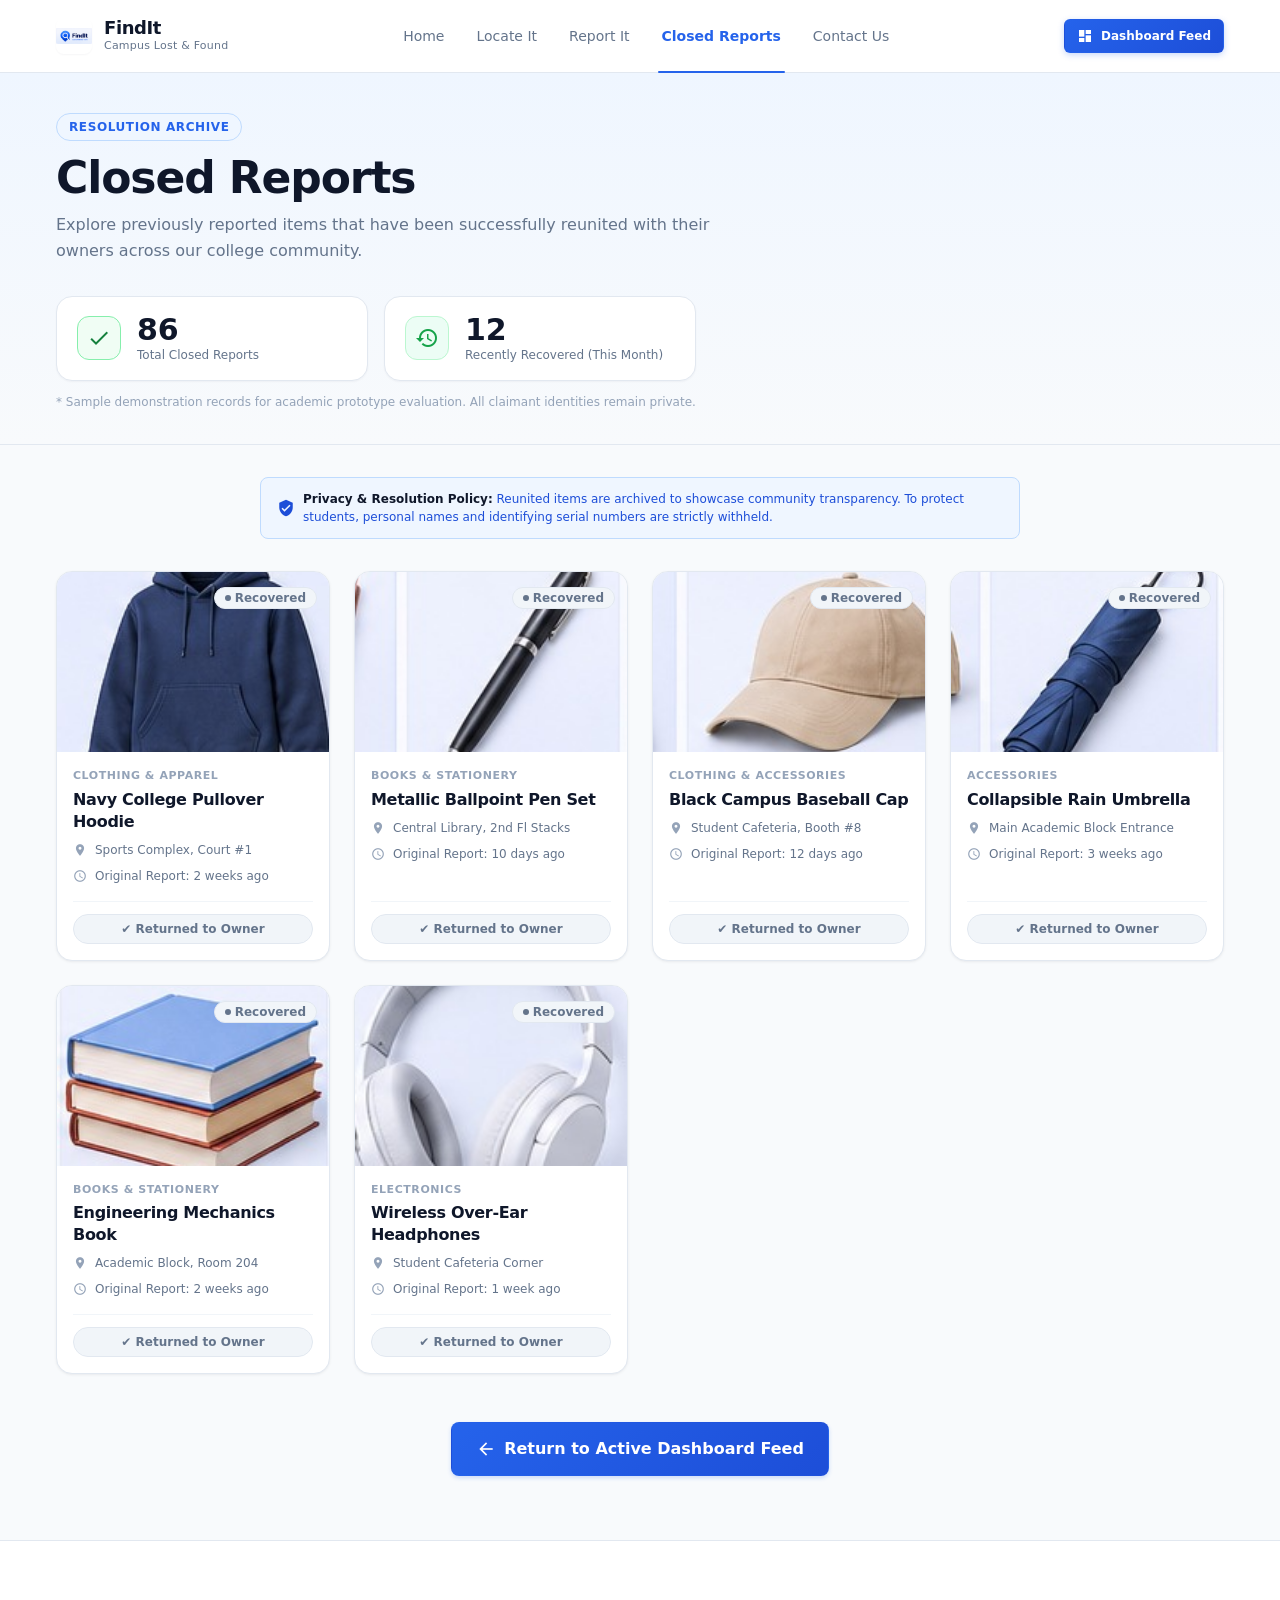
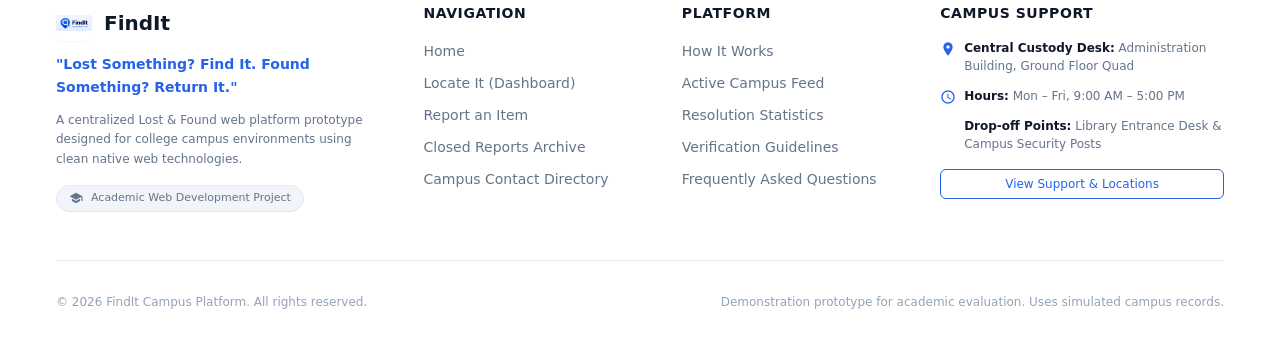
==== commit 676b3662: "update the code replace svg done" ====
--- a/closed-reports.html
+++ b/closed-reports.html
@@ -14,6 +14,8 @@
   <link rel="stylesheet" href="css/dashboard.css">
   <!-- Consolidated Responsive Stylesheet -->
   <link rel="stylesheet" href="css/responsive.css">
+  <!-- Google Material Icons -->
+  <link rel="stylesheet" href="https://fonts.googleapis.com/icon?family=Material+Icons">
 </head>
 <body>
 
@@ -43,12 +45,7 @@
       <!-- Desktop Action CTA -->
       <div class="nav-actions">
         <a href="dashboard.html" class="btn btn-primary btn-sm nav-dashboard-btn">
-          <svg width="16" height="16" viewBox="0 0 24 24" fill="none" stroke="currentColor" stroke-width="2" stroke-linecap="round" stroke-linejoin="round" aria-hidden="true">
-            <rect x="3" y="3" width="7" height="7"></rect>
-            <rect x="14" y="3" width="7" height="7"></rect>
-            <rect x="14" y="14" width="7" height="7"></rect>
-            <rect x="3" y="14" width="7" height="7"></rect>
-          </svg>
+          <span class="material-icons" aria-hidden="true">dashboard</span>
           Dashboard Feed
         </a>
       </div>
@@ -109,9 +106,7 @@
           <!-- Total Closed Reports -->
           <div class="kpi-card">
             <div class="kpi-icon-wrap kpi-icon-recovered" aria-hidden="true">
-              <svg width="24" height="24" viewBox="0 0 24 24" fill="none" stroke="currentColor" stroke-width="2.5" stroke-linecap="round" stroke-linejoin="round">
-                <polyline points="20 6 9 17 4 12"></polyline>
-              </svg>
+              <span class="material-icons">check</span>
             </div>
             <div class="kpi-content">
               <span class="kpi-value">86</span>
@@ -122,10 +117,7 @@
           <!-- Recently Recovered -->
           <div class="kpi-card">
             <div class="kpi-icon-wrap kpi-icon-found" aria-hidden="true">
-              <svg width="24" height="24" viewBox="0 0 24 24" fill="none" stroke="currentColor" stroke-width="2" stroke-linecap="round" stroke-linejoin="round">
-                <circle cx="12" cy="12" r="10"></circle>
-                <polyline points="12 6 12 12 16 14"></polyline>
-              </svg>
+              <span class="material-icons">history</span>
             </div>
             <div class="kpi-content">
               <span class="kpi-value">12</span>
@@ -150,9 +142,7 @@
         
         <!-- Demonstration Disclaimer Banner -->
         <div class="demo-notice-banner" role="note" style="margin-bottom: var(--space-8);">
-          <svg width="18" height="18" viewBox="0 0 24 24" fill="none" stroke="currentColor" stroke-width="2" stroke-linecap="round" stroke-linejoin="round" aria-hidden="true">
-            <path d="M12 22s8-4 8-10V5l-8-3-8 3v7c0 6 8 10 8 10z"></path>
-          </svg>
+          <span class="material-icons" aria-hidden="true" style="font-size: 18px;">verified_user</span>
           <span><strong>Privacy &amp; Resolution Policy:</strong> Reunited items are archived to showcase community transparency. To protect students, personal names and identifying serial numbers are strictly withheld.</span>
         </div>
 
@@ -174,17 +164,11 @@
               <h2 class="dash-card-title">Navy College Pullover Hoodie</h2>
               <div class="dash-card-meta">
                 <div class="dash-meta-row">
-                  <svg class="dash-meta-icon" viewBox="0 0 24 24" fill="none" stroke="currentColor" stroke-width="2" stroke-linecap="round" stroke-linejoin="round" aria-hidden="true">
-                    <path d="M21 10c0 7-9 13-9 13s-9-6-9-13a9 9 0 0 1 18 0z"></path>
-                    <circle cx="12" cy="10" r="3"></circle>
-                  </svg>
+                  <span class="material-icons dash-meta-icon" aria-hidden="true">location_on</span>
                   <span>Sports Complex, Court #1</span>
                 </div>
                 <div class="dash-meta-row">
-                  <svg class="dash-meta-icon" viewBox="0 0 24 24" fill="none" stroke="currentColor" stroke-width="2" stroke-linecap="round" stroke-linejoin="round" aria-hidden="true">
-                    <circle cx="12" cy="12" r="10"></circle>
-                    <polyline points="12 6 12 12 16 14"></polyline>
-                  </svg>
+                  <span class="material-icons dash-meta-icon" aria-hidden="true">schedule</span>
                   <span>Original Report: 2 weeks ago</span>
                 </div>
               </div>
@@ -211,17 +195,11 @@
               <h2 class="dash-card-title">Metallic Ballpoint Pen Set</h2>
               <div class="dash-card-meta">
                 <div class="dash-meta-row">
-                  <svg class="dash-meta-icon" viewBox="0 0 24 24" fill="none" stroke="currentColor" stroke-width="2" stroke-linecap="round" stroke-linejoin="round" aria-hidden="true">
-                    <path d="M21 10c0 7-9 13-9 13s-9-6-9-13a9 9 0 0 1 18 0z"></path>
-                    <circle cx="12" cy="10" r="3"></circle>
-                  </svg>
+                  <span class="material-icons dash-meta-icon" aria-hidden="true">location_on</span>
                   <span>Central Library, 2nd Fl Stacks</span>
                 </div>
                 <div class="dash-meta-row">
-                  <svg class="dash-meta-icon" viewBox="0 0 24 24" fill="none" stroke="currentColor" stroke-width="2" stroke-linecap="round" stroke-linejoin="round" aria-hidden="true">
-                    <circle cx="12" cy="12" r="10"></circle>
-                    <polyline points="12 6 12 12 16 14"></polyline>
-                  </svg>
+                  <span class="material-icons dash-meta-icon" aria-hidden="true">schedule</span>
                   <span>Original Report: 10 days ago</span>
                 </div>
               </div>
@@ -248,17 +226,11 @@
               <h2 class="dash-card-title">Black Campus Baseball Cap</h2>
               <div class="dash-card-meta">
                 <div class="dash-meta-row">
-                  <svg class="dash-meta-icon" viewBox="0 0 24 24" fill="none" stroke="currentColor" stroke-width="2" stroke-linecap="round" stroke-linejoin="round" aria-hidden="true">
-                    <path d="M21 10c0 7-9 13-9 13s-9-6-9-13a9 9 0 0 1 18 0z"></path>
-                    <circle cx="12" cy="10" r="3"></circle>
-                  </svg>
+                  <span class="material-icons dash-meta-icon" aria-hidden="true">location_on</span>
                   <span>Student Cafeteria, Booth #8</span>
                 </div>
                 <div class="dash-meta-row">
-                  <svg class="dash-meta-icon" viewBox="0 0 24 24" fill="none" stroke="currentColor" stroke-width="2" stroke-linecap="round" stroke-linejoin="round" aria-hidden="true">
-                    <circle cx="12" cy="12" r="10"></circle>
-                    <polyline points="12 6 12 12 16 14"></polyline>
-                  </svg>
+                  <span class="material-icons dash-meta-icon" aria-hidden="true">schedule</span>
                   <span>Original Report: 12 days ago</span>
                 </div>
               </div>
@@ -285,17 +257,11 @@
               <h2 class="dash-card-title">Collapsible Rain Umbrella</h2>
               <div class="dash-card-meta">
                 <div class="dash-meta-row">
-                  <svg class="dash-meta-icon" viewBox="0 0 24 24" fill="none" stroke="currentColor" stroke-width="2" stroke-linecap="round" stroke-linejoin="round" aria-hidden="true">
-                    <path d="M21 10c0 7-9 13-9 13s-9-6-9-13a9 9 0 0 1 18 0z"></path>
-                    <circle cx="12" cy="10" r="3"></circle>
-                  </svg>
+                  <span class="material-icons dash-meta-icon" aria-hidden="true">location_on</span>
                   <span>Main Academic Block Entrance</span>
                 </div>
                 <div class="dash-meta-row">
-                  <svg class="dash-meta-icon" viewBox="0 0 24 24" fill="none" stroke="currentColor" stroke-width="2" stroke-linecap="round" stroke-linejoin="round" aria-hidden="true">
-                    <circle cx="12" cy="12" r="10"></circle>
-                    <polyline points="12 6 12 12 16 14"></polyline>
-                  </svg>
+                  <span class="material-icons dash-meta-icon" aria-hidden="true">schedule</span>
                   <span>Original Report: 3 weeks ago</span>
                 </div>
               </div>
@@ -322,17 +288,11 @@
               <h2 class="dash-card-title">Engineering Mechanics Book</h2>
               <div class="dash-card-meta">
                 <div class="dash-meta-row">
-                  <svg class="dash-meta-icon" viewBox="0 0 24 24" fill="none" stroke="currentColor" stroke-width="2" stroke-linecap="round" stroke-linejoin="round" aria-hidden="true">
-                    <path d="M21 10c0 7-9 13-9 13s-9-6-9-13a9 9 0 0 1 18 0z"></path>
-                    <circle cx="12" cy="10" r="3"></circle>
-                  </svg>
+                  <span class="material-icons dash-meta-icon" aria-hidden="true">location_on</span>
                   <span>Academic Block, Room 204</span>
                 </div>
                 <div class="dash-meta-row">
-                  <svg class="dash-meta-icon" viewBox="0 0 24 24" fill="none" stroke="currentColor" stroke-width="2" stroke-linecap="round" stroke-linejoin="round" aria-hidden="true">
-                    <circle cx="12" cy="12" r="10"></circle>
-                    <polyline points="12 6 12 12 16 14"></polyline>
-                  </svg>
+                  <span class="material-icons dash-meta-icon" aria-hidden="true">schedule</span>
                   <span>Original Report: 2 weeks ago</span>
                 </div>
               </div>
@@ -359,17 +319,11 @@
               <h2 class="dash-card-title">Wireless Over-Ear Headphones</h2>
               <div class="dash-card-meta">
                 <div class="dash-meta-row">
-                  <svg class="dash-meta-icon" viewBox="0 0 24 24" fill="none" stroke="currentColor" stroke-width="2" stroke-linecap="round" stroke-linejoin="round" aria-hidden="true">
-                    <path d="M21 10c0 7-9 13-9 13s-9-6-9-13a9 9 0 0 1 18 0z"></path>
-                    <circle cx="12" cy="10" r="3"></circle>
-                  </svg>
+                  <span class="material-icons dash-meta-icon" aria-hidden="true">location_on</span>
                   <span>Student Cafeteria Corner</span>
                 </div>
                 <div class="dash-meta-row">
-                  <svg class="dash-meta-icon" viewBox="0 0 24 24" fill="none" stroke="currentColor" stroke-width="2" stroke-linecap="round" stroke-linejoin="round" aria-hidden="true">
-                    <circle cx="12" cy="12" r="10"></circle>
-                    <polyline points="12 6 12 12 16 14"></polyline>
-                  </svg>
+                  <span class="material-icons dash-meta-icon" aria-hidden="true">schedule</span>
                   <span>Original Report: 1 week ago</span>
                 </div>
               </div>
@@ -386,10 +340,7 @@
         <!-- Action Link to Main Dashboard -->
         <div style="text-align: center; margin-top: var(--space-12);">
           <a href="dashboard.html" class="btn btn-primary btn-lg">
-            <svg width="18" height="18" viewBox="0 0 24 24" fill="none" stroke="currentColor" stroke-width="2" stroke-linecap="round" stroke-linejoin="round" aria-hidden="true">
-              <line x1="19" y1="12" x2="5" y2="12"></line>
-              <polyline points="12 19 5 12 12 5"></polyline>
-            </svg>
+            <span class="material-icons" aria-hidden="true">arrow_back</span>
             Return to Active Dashboard Feed
           </a>
         </div>
@@ -416,10 +367,7 @@
             A centralized Lost &amp; Found web platform prototype designed for college campus environments using clean native web technologies.
           </p>
           <div class="footer-academic-badge">
-            <svg width="14" height="14" viewBox="0 0 24 24" fill="none" stroke="currentColor" stroke-width="2" stroke-linecap="round" stroke-linejoin="round" aria-hidden="true">
-              <path d="M22 10v6M2 10l10-5 10 5-10 5z"></path>
-              <path d="M6 12v5c3 3 9 3 12 0v-5"></path>
-            </svg>
+            <span class="material-icons" aria-hidden="true" style="font-size: 14px;">school</span>
             <span>Academic Web Development Project</span>
           </div>
         </div>
@@ -453,24 +401,15 @@
           <h3 class="footer-col-title">Campus Support</h3>
           <div class="footer-support-info">
             <div class="footer-support-row">
-              <svg class="footer-support-icon" viewBox="0 0 24 24" fill="none" stroke="currentColor" stroke-width="2" stroke-linecap="round" stroke-linejoin="round" aria-hidden="true">
-                <path d="M21 10c0 7-9 13-9 13s-9-6-9-13a9 9 0 0 1 18 0z"></path>
-                <circle cx="12" cy="10" r="3"></circle>
-              </svg>
+              <span class="material-icons footer-support-icon" aria-hidden="true">location_on</span>
               <span><strong>Central Custody Desk:</strong> Administration Building, Ground Floor Quad</span>
             </div>
             <div class="footer-support-row">
-              <svg class="footer-support-icon" viewBox="0 0 24 24" fill="none" stroke="currentColor" stroke-width="2" stroke-linecap="round" stroke-linejoin="round" aria-hidden="true">
-                <circle cx="12" cy="12" r="10"></circle>
-                <polyline points="12 6 12 12 16 14"></polyline>
-              </svg>
+              <span class="material-icons footer-support-icon" aria-hidden="true">schedule</span>
               <span><strong>Hours:</strong> Mon – Fri, 9:00 AM – 5:00 PM</span>
             </div>
             <div class="footer-support-row">
-              <svg class="footer-support-icon" viewBox="0 0 24 24" fill="none" stroke="currentColor" stroke-width="2" stroke-linecap="round" stroke-linejoin="round" aria-hidden="true">
-                <rect x="2" y="4" width="20" height="16" rx="2"></rect>
-                <path d="M7 15h0M2 9.5h20"></path>
-              </svg>
+              <span class="material-icons footer-support-icon" aria-hidden="true">inventory</span>
               <span><strong>Drop-off Points:</strong> Library Entrance Desk &amp; Campus Security Posts</span>
             </div>
           </div>
--- a/css/style.css
+++ b/css/style.css
@@ -860,3 +860,76 @@
   margin-bottom: var(--space-6);
   border: none;
 }
+
+/* ==========================================================================
+   Google Material Icons Global Alignment & Sizing Utilities
+   ========================================================================== */
+.material-icons {
+  display: inline-flex;
+  align-items: center;
+  justify-content: center;
+  vertical-align: middle;
+  line-height: 1;
+  font-size: 20px;
+  user-select: none;
+}
+
+.btn .material-icons {
+  font-size: 1.15em;
+  vertical-align: middle;
+}
+
+.btn-sm .material-icons {
+  font-size: 1rem;
+}
+
+.btn-lg .material-icons {
+  font-size: 1.25rem;
+}
+
+.dash-meta-icon,
+.item-meta-icon {
+  font-size: 14px !important;
+  width: 14px !important;
+  height: 14px !important;
+  line-height: 1;
+  display: inline-flex;
+  align-items: center;
+  justify-content: center;
+}
+
+.footer-support-icon {
+  font-size: 16px !important;
+  width: 16px !important;
+  height: 16px !important;
+  line-height: 1;
+}
+
+.search-icon-prefix {
+  font-size: 20px !important;
+  width: 20px !important;
+  height: 20px !important;
+  line-height: 1;
+}
+
+.privacy-icon {
+  font-size: 16px !important;
+  width: 16px !important;
+  height: 16px !important;
+  line-height: 1;
+}
+
+.custody-icon {
+  font-size: 20px !important;
+  width: 20px !important;
+  height: 20px !important;
+  line-height: 1;
+}
+
+.dropzone-icon {
+  font-size: 42px !important;
+  width: 42px !important;
+  height: 42px !important;
+  line-height: 1;
+}
+
